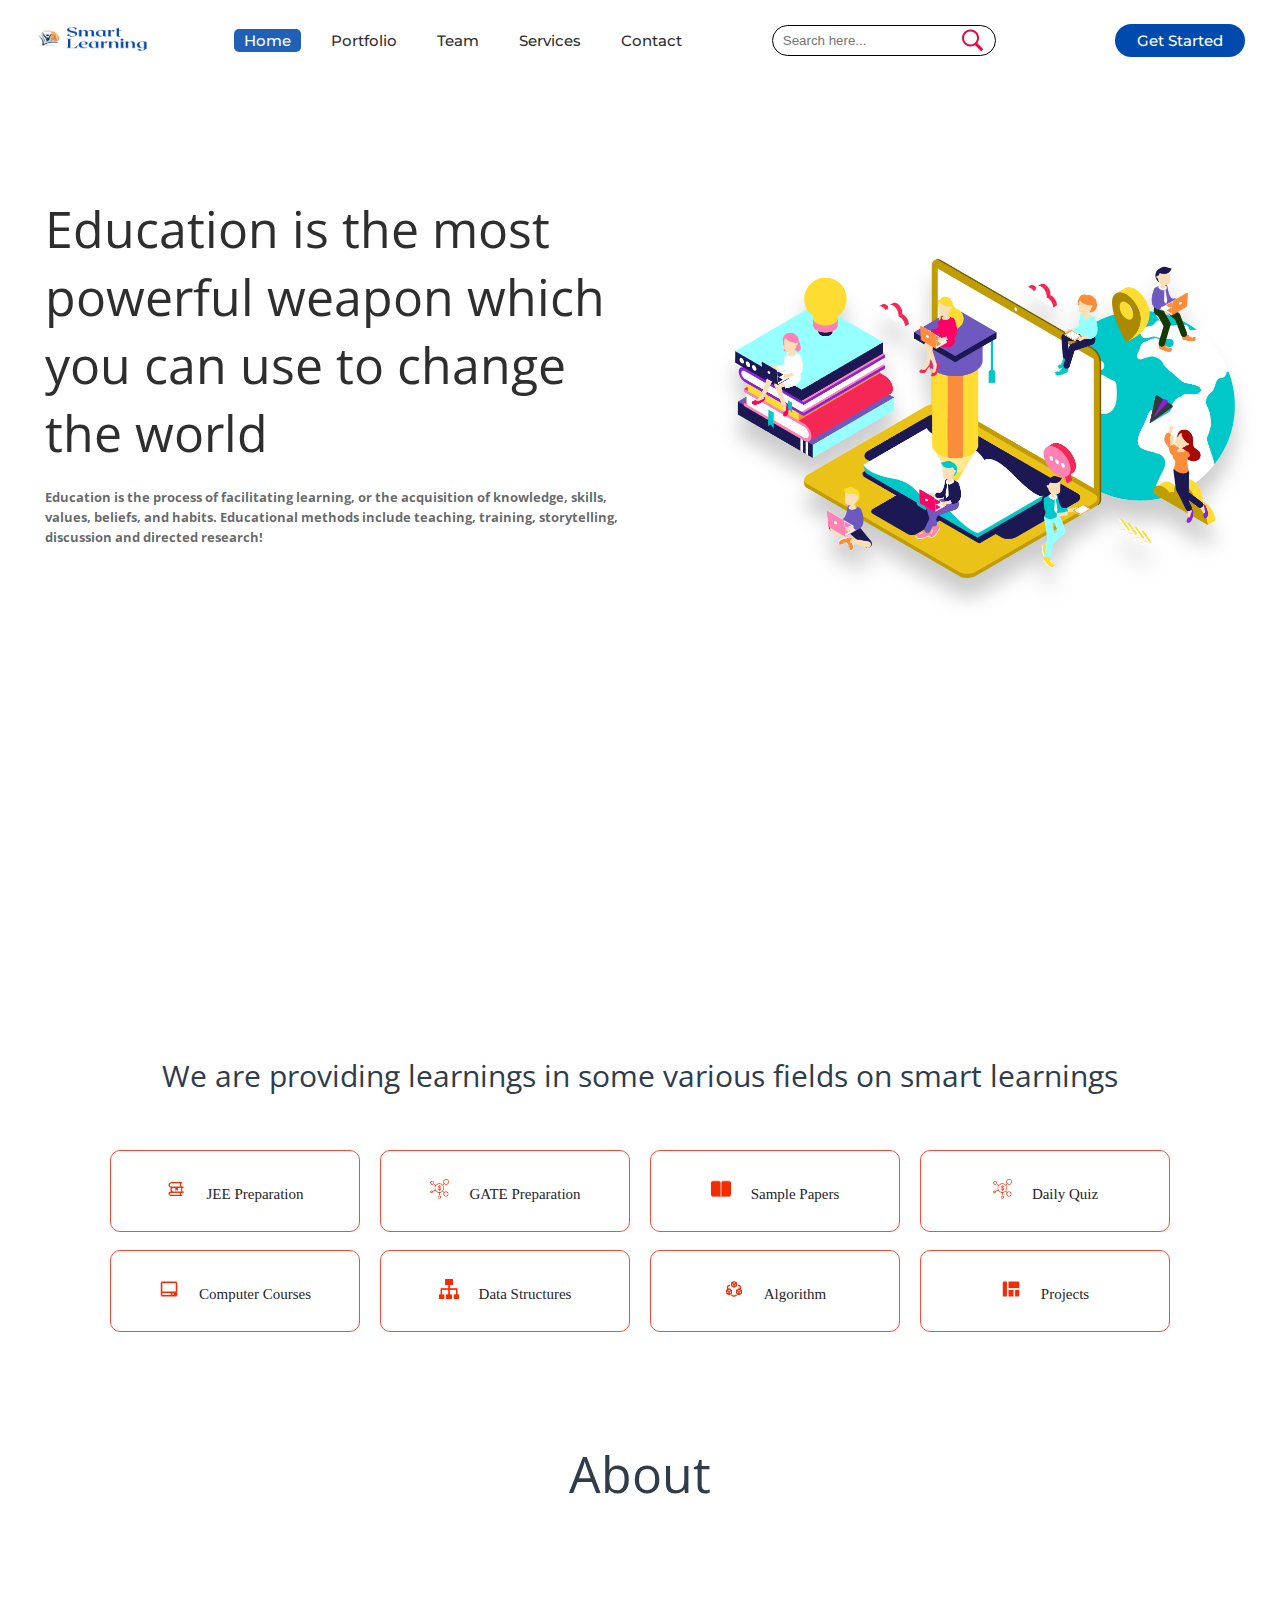
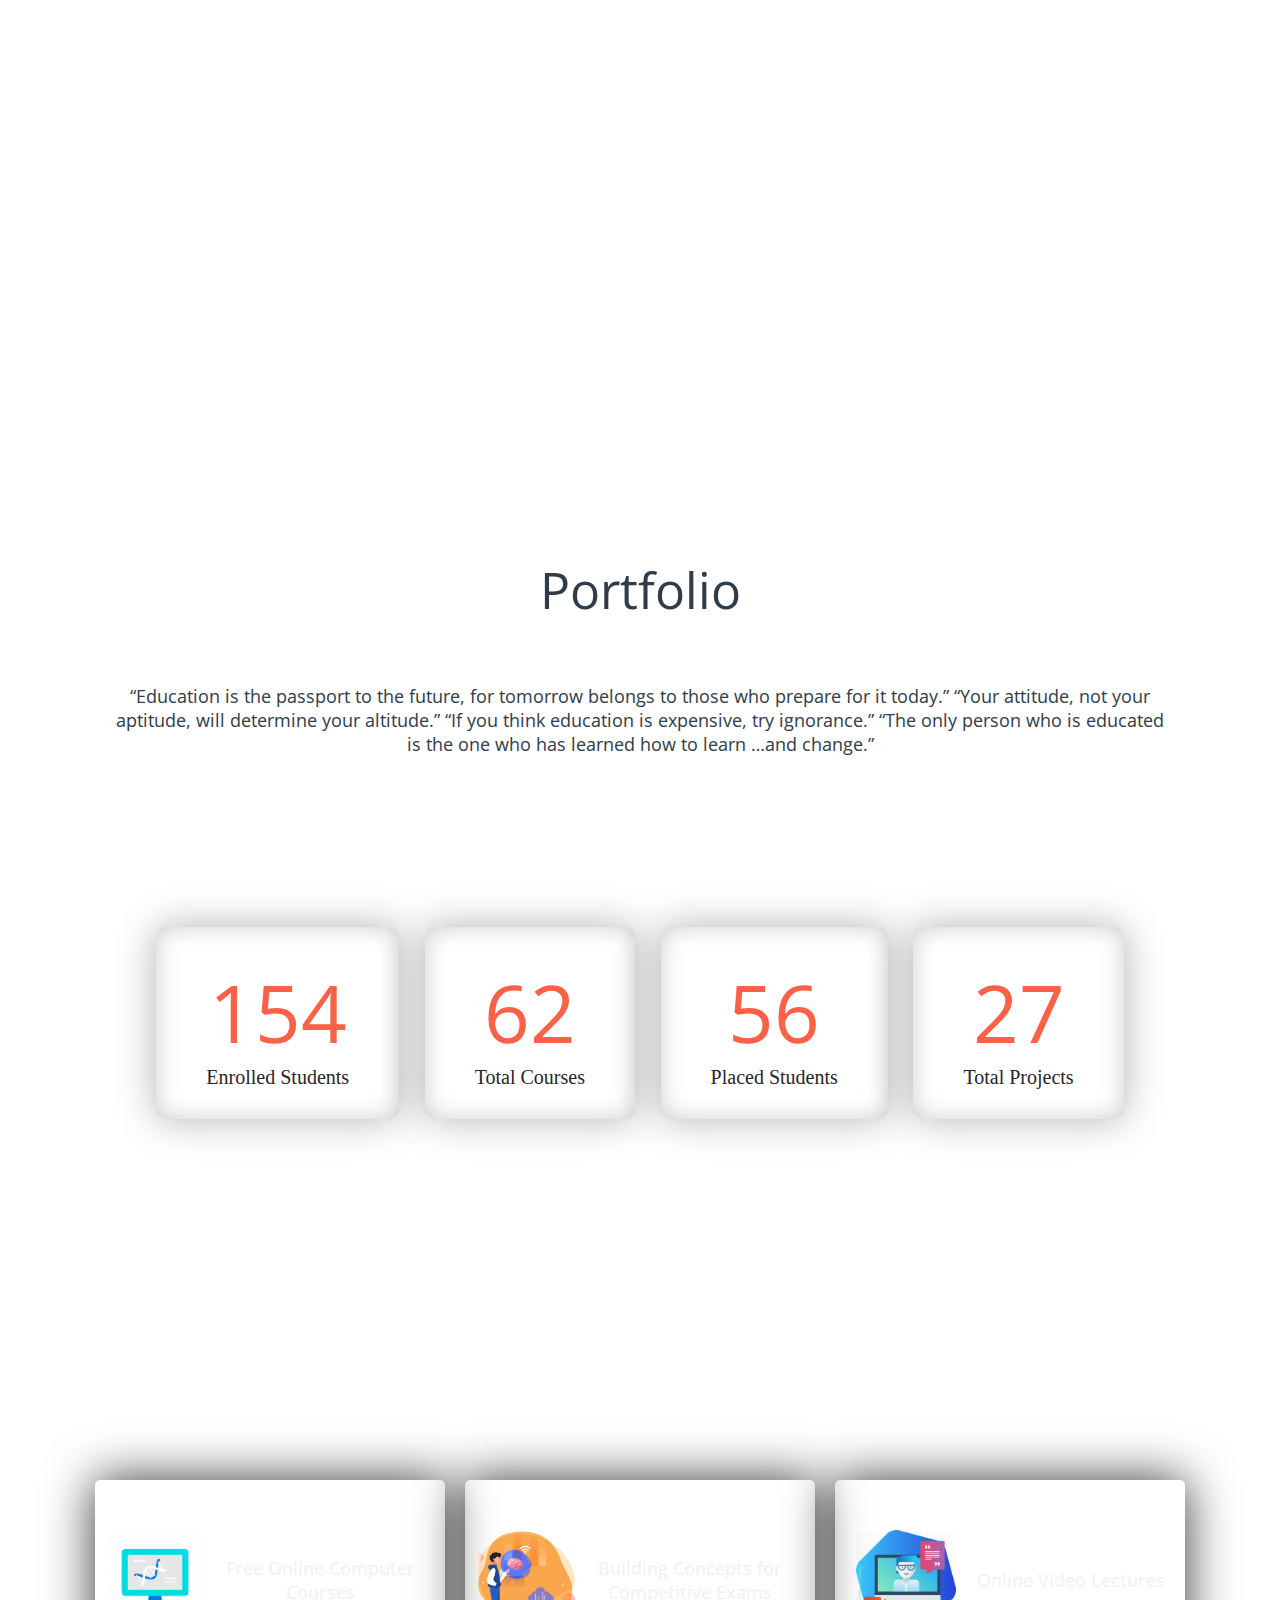
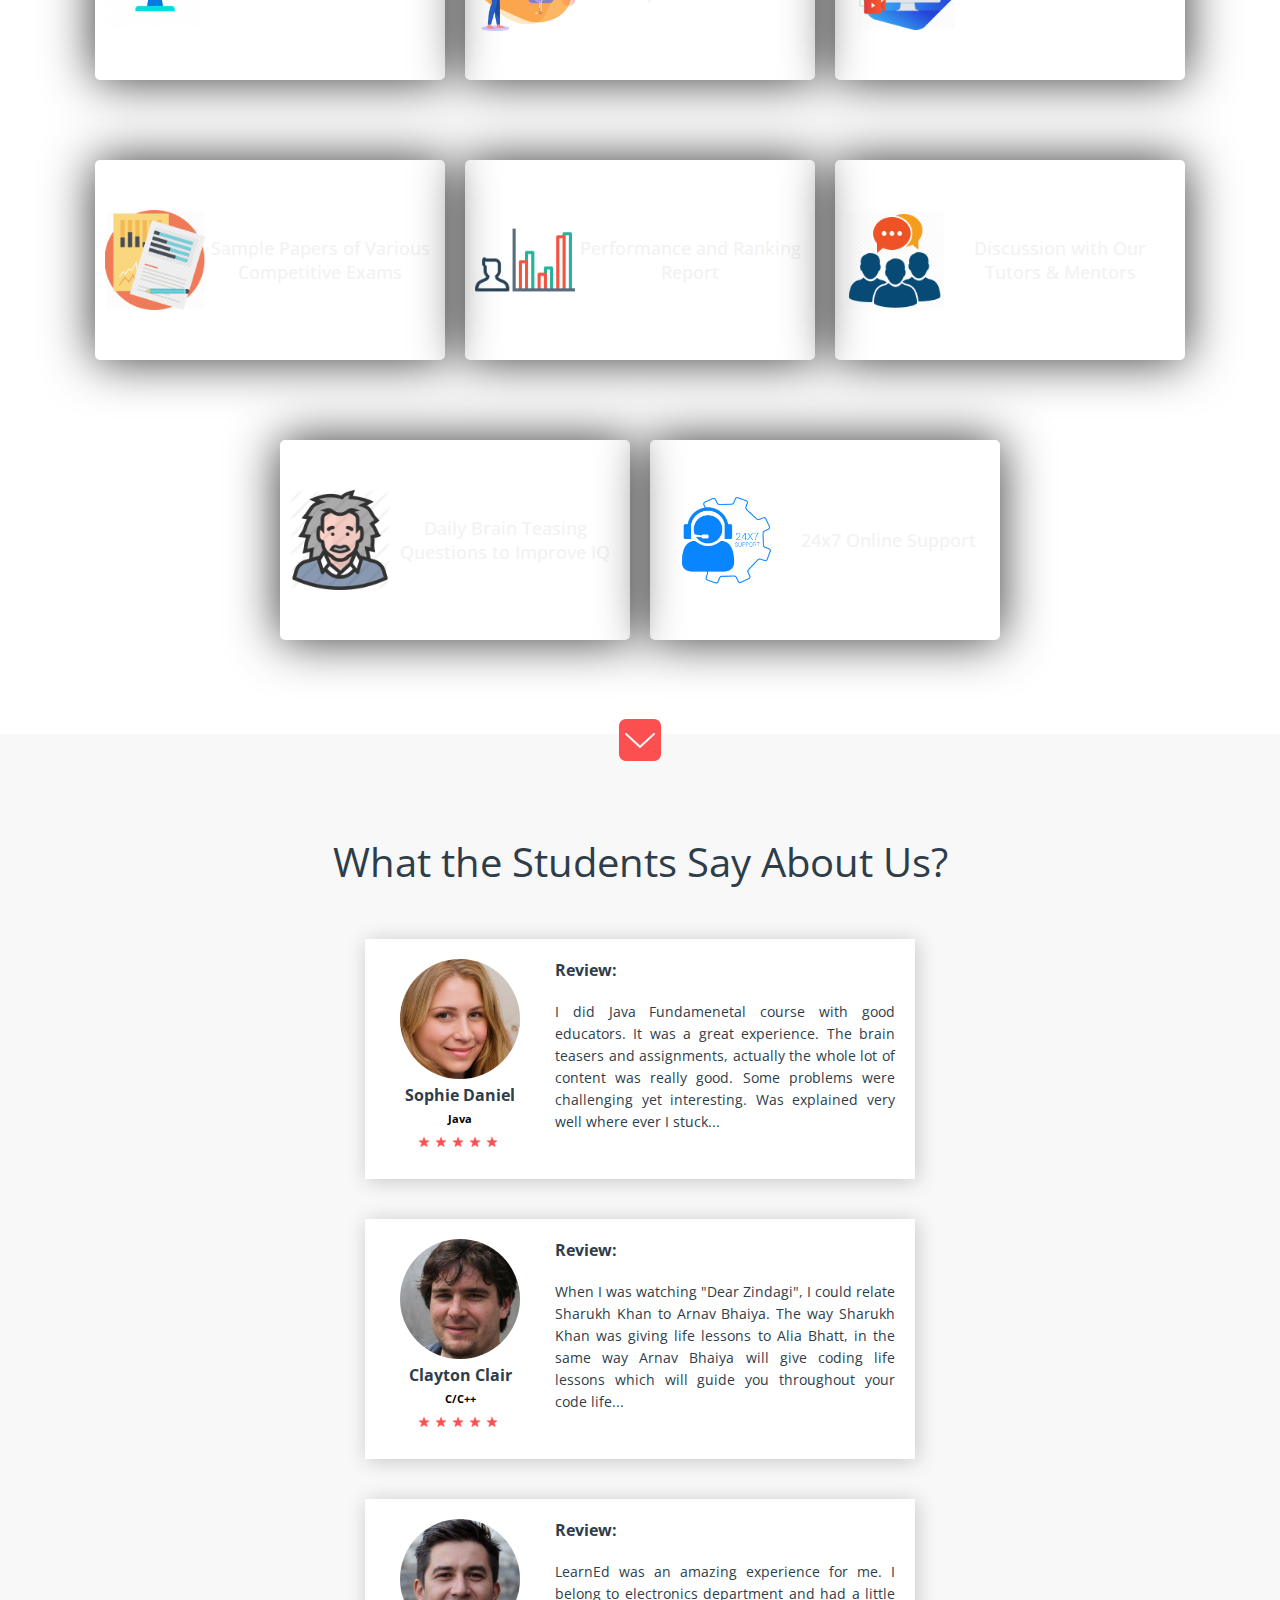
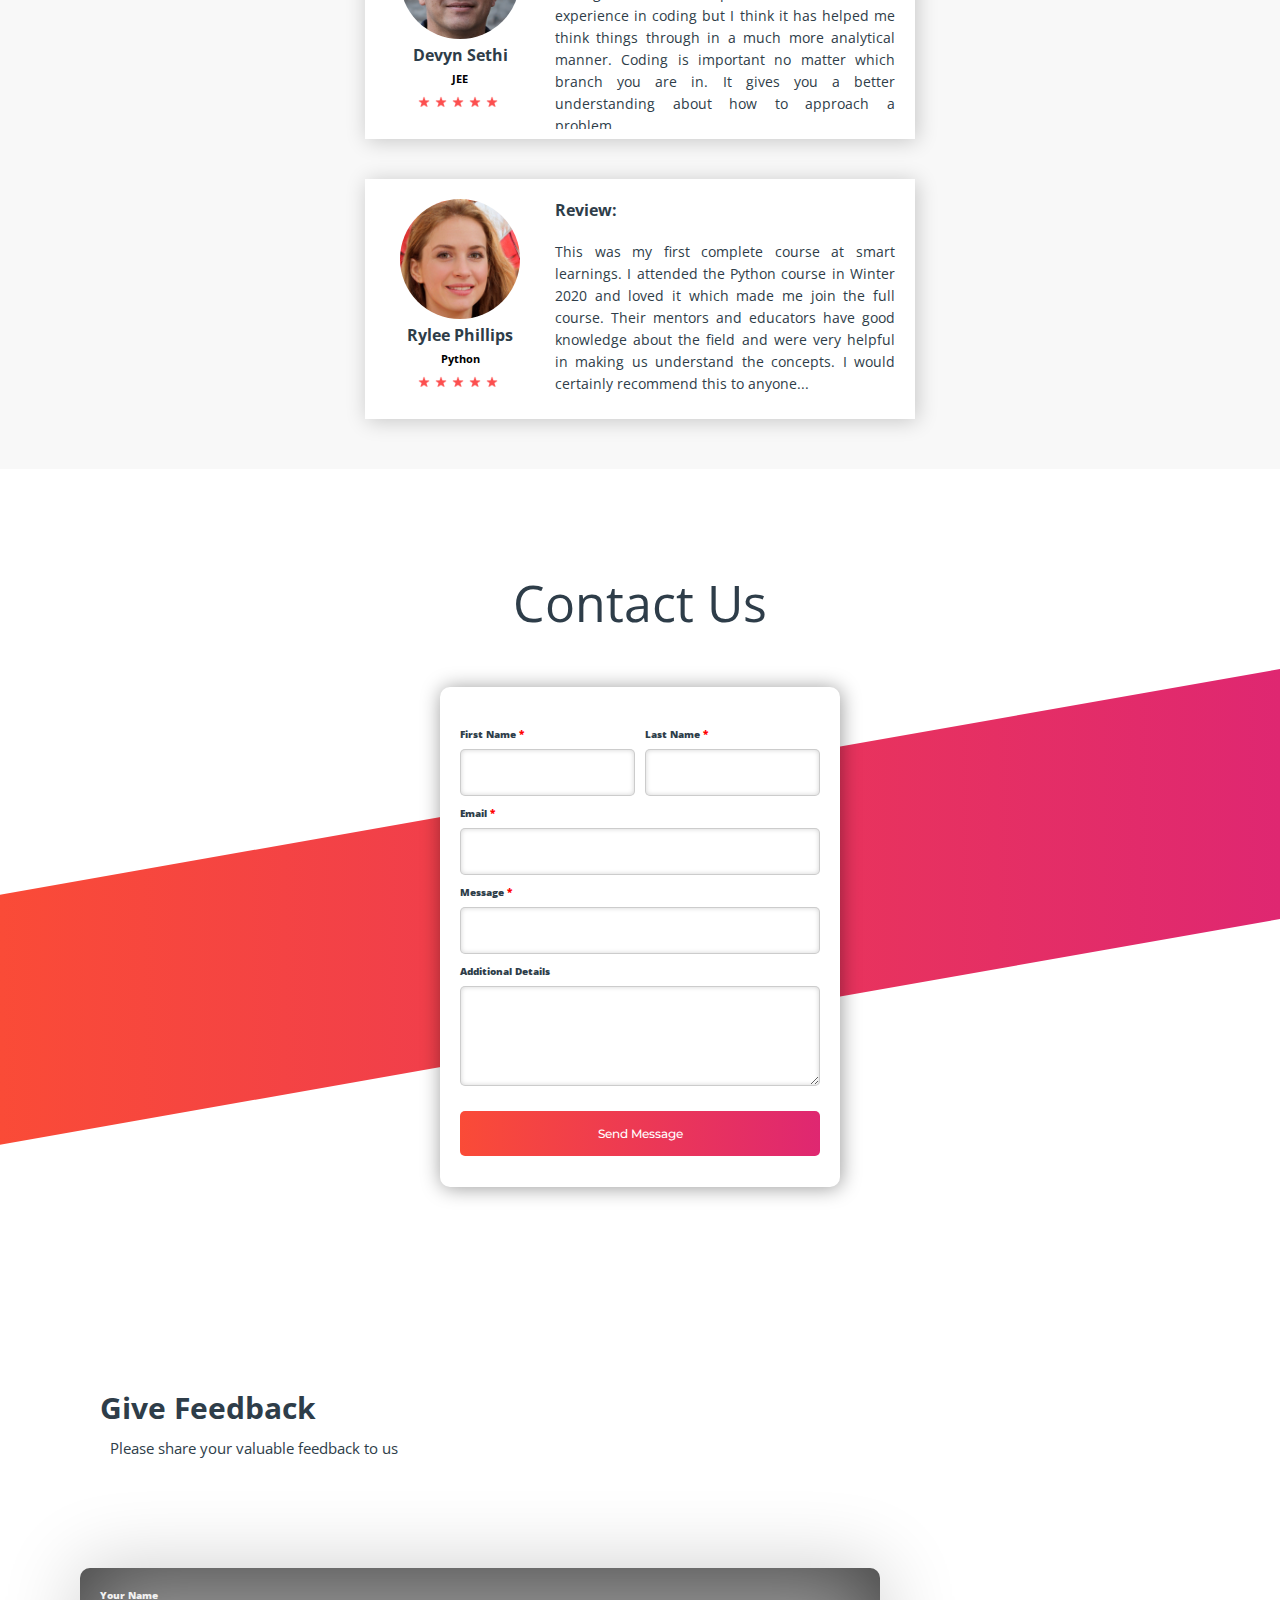
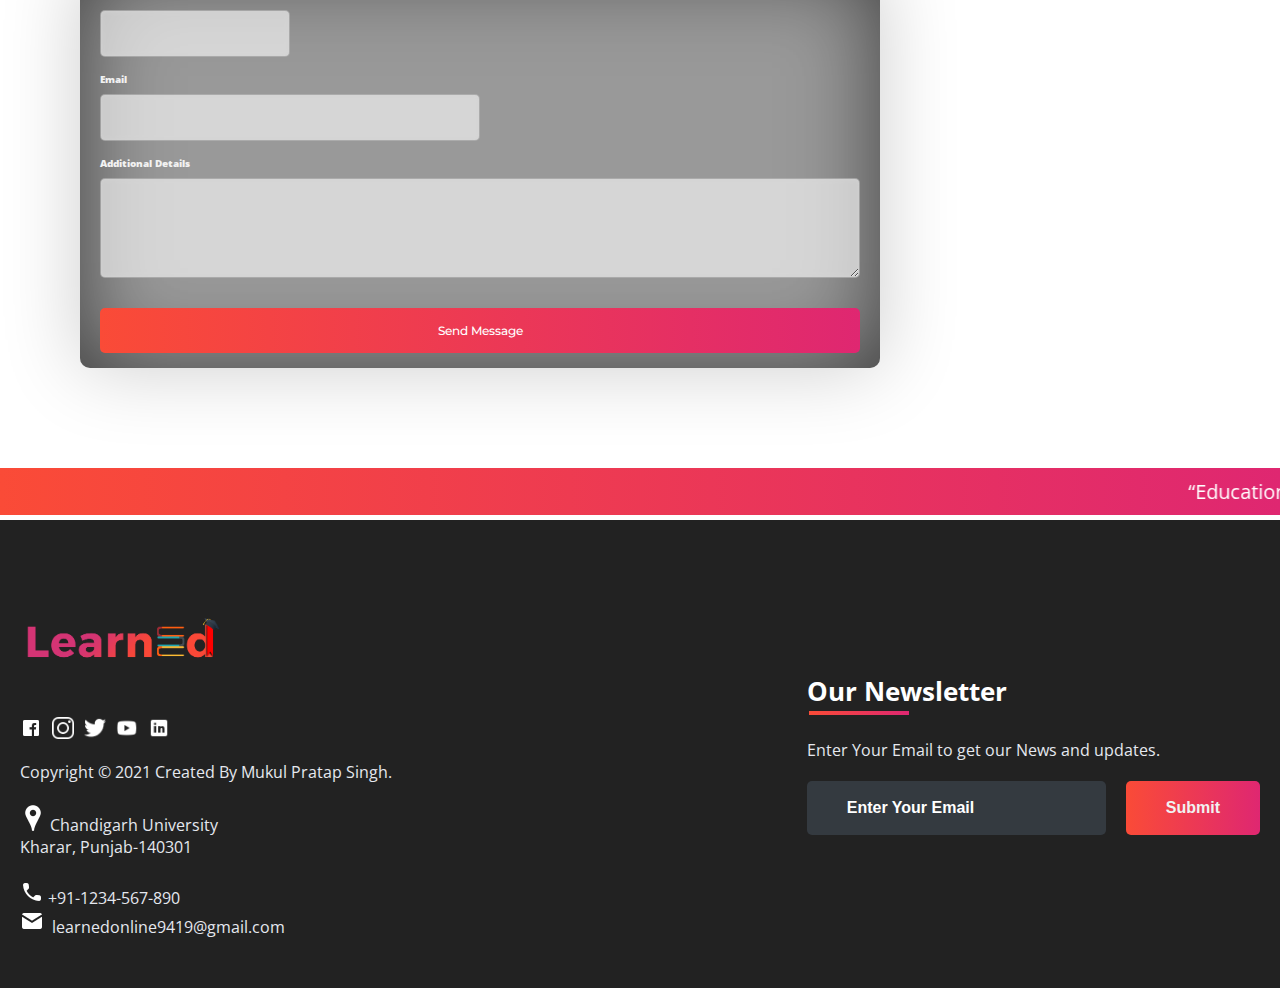
==== index.html @ e70fa09f "initial commit" ====
<!DOCTYPE html>
<html>
<head>
	<link rel="shortcut icon" type="png" href="images/icon/favicon.png">
	<meta charset="utf-8">
	<meta http-equiv="X-UA-Comaptible" content="IE=edge">
	<title>SmartLearning</title>
	<meta name="desciption" content="">
	<meta name="viewport" content="width=device-width, initial-scale=1">
	<link rel="stylesheet" type="text/css" href="style.css">
	<script type="text/javascript" src="script.js"></script>
	<script src="https://code.jquery.com/jquery-3.2.1.js"></script>
	<script>
		$(window).on('scroll', function(){
  			if($(window).scrollTop()){
  			  $('nav').addClass('black');
 			 }else {
 		   $('nav').removeClass('black');
 		 }
		})
	</script>
</head>
<body>
<!-- Navigation Bar -->
	<header id="header">
		<nav>
			<div class="logo"><img src="images/icon/logo1.png" alt="logo"></div>
			<ul>
				<li><a class="active" href="">Home</a></li>
				<li><a href="#portfolio_section">Portfolio</a></li>
				<li><a href="#team_section">Team</a></li>
				<li><a href="#services_section">Services</a></li>
				<li><a href="#contactus_section">Contact</a></li>
			</ul>
			<div class="srch"><input type="text" class="search" placeholder="Search here..."><img src="images/icon/search.png" alt="search" onclick=slide()></div>
			<a class="get-started" href="login.html">Get Started</a>
			<img src="images/icon/menu.png" class="menu" onclick="sideMenu(0)" alt="menu">
		</nav>
		<div class="head-container">
			<div class="quote">
				<p>Education is the most powerful weapon which you can use to change the world</p>
				<h5>Education is the process of facilitating learning, or the acquisition of knowledge, skills, values, beliefs, and habits. Educational methods include teaching, training, storytelling, discussion and directed research!</h5>
				<!-- <div class="play">
					<img src="images/icon/play.png" alt="play"><span><a href="https://www.youtube.com/watch?v=KFyrgDO1WXk" target="_blank">Watch Now</a></span>
				</div> -->
			</div>
			<div class="svg-image">
				<img src="images/extra/svg1.jpg" alt="svg">
			</div>
		</div>
		<div class="side-menu" id="side-menu">
			<div class="close" onclick="sideMenu(1)"><img src="images/icon/close.png" alt=""></div>
			<div class="user">
				<img src="images/creator/roshan.jpeg" alt="Username">
				<p>roshank9419</p>
			</div>
			<ul>
				<li><a href="#about_section">About</a></li>
				<li><a href="#portfolio_section">Portfolio</a></li>
				<li><a href="#team_section">Team</a></li>
				<li><a href="#services_section">Services</a></li>
				<li><a href="#contactus_section">Contact</a></li>
				<li><a href="#feedBACK">Feedback</a></li>
			</ul>
		</div>
	</header>


<!-- Some Popular Subjects -->
	<div class="title">
		<span> We are providing learnings in some various fields on smart learnings</span>
	</div>
	<br><br>
	<div class="course">
		<center><div class="cbox">
		<div class="det"><a href="subjects/jee.html"><img src="images/courses/book.png">JEE Preparation</a></div>
		<div class="det"><a href="subjects/gate.html"><img src="images/courses/d1.png">GATE Preparation</a></div>
		<div class="det"><a href="subjects/jee.html#sample_papers"><img src="images/courses/paper.png">Sample Papers</a></div>
		<div class="det"><a href="subjects/quiz.html"><img src="images/courses/d1.png">Daily Quiz</a></div>
		</div></center>
		<div class="cbox">
		<div class="det"><a href="subjects/computer_courses.html"><img src="images/courses/computer.png">Computer Courses</a></div>
		<div class="det"><a href="subjects/computer_courses.html#data"><img src="images/courses/data.png">Data Structures</a></div>
		<div class="det"><a href="subjects/computer_courses.html#algo"><img src="images/courses/algo.png">Algorithm</a></div>
		<div class="det det-last"><a href="subjects/computer_courses.html#projects"><img src="images/courses/projects.png">Projects</a></div>
		</div>
	</div>

	
<!-- ABOUT -->
	<div class="diffSection" id="about_section">
		<center><p style="font-size: 50px; padding: 100px">About</p></center>
		<div class="about-content">
				<div class="side-image">
					<img class="sideImage" src="images/extra/e3.jpg">
				</div>
				<div class="side-text">
					<h2>What you think about us ?</h2>
					<p>Education is the process of facilitating learning, or the acquisition of knowledge, skills, values, beliefs, and habits. Educational methods include teaching, training, storytelling, discussion and directed research.<br> Educational website can include websites that have games, videos or topic related resources that act as tools to enhance learning and supplement classroom teaching. These websites help make the process of learning entertaining and attractive to the student, especially in today's age. <br>Using HTML(HyperText Markup Language), CSS(Cascading Style Sheet), JavaScript, we can make learning more easier and in a interesting way.</p>
				</div>
		</div>
	</div>


<!-- PORTFOLIO -->
	<div class="diffSection" id="portfolio_section">
		<center><p style="font-size: 50px; padding: 100px; padding-bottom: 40px;">Portfolio</p></center>
		<div class="content">
			<p>
				“Education is the passport to the future, for tomorrow belongs to those who prepare for it today.” “Your attitude, not your aptitude, will determine your altitude.” “If you think education is expensive, try ignorance.” “The only person who is educated is the one who has learned how to learn …and change.”
			</p>
		</div>
	</div>
	<div class="extra">
		<p>We're increasing this data every year</p>
		<div class="smbox">
		<span><center><div class="data">154</div><div class="det">Enrolled Students</div></center></span>
		<span><center><div class="data">62</div><div class="det">Total Courses</div></center></span>
		<span><center><div class="data">56</div><div class="det">Placed Students</div></center></span>
		<span><center><div class="data">27</div><div class="det">Total Projects</div></center></span>
		</div>
	</div>


<!-- TEAM -->
	<!-- <div class="diffSection" id="team_section">
		<center><p style="font-size: 50px; padding-top: 100px; padding-bottom: 60px;">We're the Creators</p></center>
		<div class="totalcard">
			<div class="card">
				<center><img src="images/creator/roshan1.jpeg"></center>
				<center><div class="card-title">Roshan Kumar</div>
				<div id="detail">
					<p>“ You can teach a student a lesson for a day; but if you can teach him to learn by creating curiosity, he will continue the learning process as long as he lives “</p>
					<div class="duty"></div>
					<a href="https://www.linkedin.com/in/roshan-kumar-a18b76179/" target="_blank"><button class="btn-roshan">Follow +</button></a>
				</div>
				</center>
			</div>
			<div class="card">
				<center><img src="images/creator/roshan2.jpeg"></center>
				<center><div class="card-title">Roshan Kumar</div>
				<div id="detail">
					<p>“ Real education should consist of drawing the goodness and the best out of our own students. What better books can there be than the book of humanity “</p>
					<div class="duty"></div>
					<a href="https://www.linkedin.com/in/roshan-kumar-a18b76179/" target="_blank"><button class="btn-akhil">Follow +</button></a>
				</div>
				</center>
			</div>
		</div>
	</div> -->


<!-- SERVICES -->
	<div class="service-swipe">
		<div class="diffSection" id="services_section">
		<center><p style="font-size: 50px; padding: 100px; padding-bottom: 40px; color: #fff;">Services</p></center>
		</div>
		<a href="subjects/computer_courses.html"><div class="s-card"><img src="images/icon/computer-courses.png"><p>Free Online Computer Courses</p></div></a>
		<a href="subjects/jee.html"><div class="s-card"><img src="images/icon/brainbooster.png"><p>Building Concepts for Competitive Exams</p></div></a>
		<a href="#"><div class="s-card"><img src="images/icon/online-tutorials.png"><p>Online Video Lectures</p></div></a>
		<a href="subjects/jee.html#sample_papers"><div class="s-card"><img src="images/icon/papers.jpg"><p>Sample Papers of Various Competitive Exams</p></div></a>
		<a href="#"><div class="s-card"><img src="images/icon/p3.png"><p>Performance and Ranking Report</p></div></a>
		<a href="#contactus_section"><div class="s-card"><img src="images/icon/discussion.png"><p>Discussion with Our Tutors & Mentors</p></div></a>
		<a href="subjects/quiz.html"><div class="s-card"><img src="images/icon/q1.png"><p>Daily Brain Teasing Questions to Improve IQ</p></div></a>
		<a href="#contactus_section"><div class="s-card"><img src="images/icon/help.png"><p>24x7 Online Support</p></div></a>
	</div>

<!-- Reviews by Students -->
<div id="makeitfull">
	<a href="#review_section"><img src="images/icon/makeitfull.png"></a>
</div>
<div class="review">
	<div class="diffSection" id="review_section">
		<center><p style="font-size: 40px; padding: 100px; padding-bottom: 40px; color: #2E3D49;">What the Students Say About Us?</p></center>
	</div>
	<div class="rev-container">
		<div class="rev-card">
			<div class="identity">
				<img src="images/creator/humanNotExist1.jpg"><p>Sophie Daniel</p>
				<h6>Java</h6>
				<div class="rating"><img src="images/icon/star.png"><img src="images/icon/star.png"><img src="images/icon/star.png"><img src="images/icon/star.png"><img src="images/icon/star.png"></div>
			</div>
			<div class="rev-cont">
				<p id="title">Review:</p>
				<p id="content">
					I did Java Fundamenetal course with good educators. It was a great experience. The brain teasers and assignments, actually the whole lot of content was really good. Some problems were challenging yet interesting. Was explained very well where ever I stuck...
				</p>
			</div>
		</div>
		<div class="rev-card">
			<div class="identity">
				<img src="images/creator/humanNotExist2.jpg"><p>Clayton Clair</p>
				<h6>C/C++</h6>
				<div class="rating"><img src="images/icon/star.png"><img src="images/icon/star.png"><img src="images/icon/star.png"><img src="images/icon/star.png"><img src="images/icon/star.png"></div>
			</div>
			<div class="rev-cont">
				<p id="title">Review:</p>
				<p id="content">
					When I was watching "Dear Zindagi", I could relate Sharukh Khan to Arnav Bhaiya. The way Sharukh Khan was giving life lessons to Alia Bhatt, in the same way Arnav Bhaiya will give coding life lessons which will guide you throughout your code life...
				</p>
			</div>
		</div>
		<div class="rev-card">
			<div class="identity">
				<img src="images/creator/humanNotExist3.jpg"><p>Devyn Sethi</p>
				<h6>JEE</h6>
				<div class="rating"><img src="images/icon/star.png"><img src="images/icon/star.png"><img src="images/icon/star.png"><img src="images/icon/star.png"><img src="images/icon/star.png"></div>
			</div>
			<div class="rev-cont">
				<p id="title">Review:</p>
				<p id="content">
					LearnEd was an amazing experience for me. I belong to electronics department and had a little experience in coding but I think it has helped me think things through in a much more analytical manner. Coding is important no matter which branch you are in. It gives you a better understanding about how to approach a problem...
				</p>
			</div>
		</div>
		<div class="rev-card">
			<div class="identity">
				<img src="images/creator/humanNotExist4.jpg"><p>Rylee Phillips</p>
				<h6>Python</h6>
				<div class="rating"><img src="images/icon/star.png"><img src="images/icon/star.png"><img src="images/icon/star.png"><img src="images/icon/star.png"><img src="images/icon/star.png"></div>
			</div>
			<div class="rev-cont">
				<p id="title">Review:</p>
				<p id="content">
					This was my first complete course at smart learnings. I attended the Python course in Winter 2020 and loved it which made me join the full course. Their mentors and educators have good knowledge about the field and were very helpful in making us understand the concepts. I would certainly recommend this to anyone...
				</p>
			</div>
		</div>
	</div>
</div>

<!-- CONTACT US -->
	<div class="diffSection" id="contactus_section">
		<center><p style="font-size: 50px; padding: 100px">Contact Us</p></center>
		<div class="csec"></div>
		<div class="back-contact">
			<div class="cc">
			<form action="mailto:mukulpratap41@gmail.com" method="post" enctype="text/plain">
				<label>First Name <span class="imp">*</span></label><label style="margin-left: 185px">Last Name <span class="imp">*</span></label><br>
				<center>
				<input type="text" name="" style="margin-right: 10px; width: 175px" required="required"><input type="text" name="lname" style="width: 175px" required="required"><br>
				</center>
				<label>Email <span class="imp">*</span></label><br>
				<input type="email" name="mail" style="width: 100%" required="required"><br>
				<label>Message <span class="imp">*</span></label><br>
				<input type="text" name="message" style="width: 100%" required="required"><br>
				<label>Additional Details</label><br>
				<textarea name="addtional"></textarea><br>
				<button type="submit" id="csubmit">Send Message</button>
			</form>
			</div>
		</div>
	</div>


<!-- FEEDBACK -->
	<div class="title2" id="feedBACK">
		<span>Give Feedback</span>
		<div class="shortdesc2">
			<p>Please share your valuable feedback to us</p>
		</div>
	</div>

	<div class="feedbox">
		<div class="feed">
			<form action="mailto:mukulpratap41@gmail.com" method="post" enctype="text/plain">
				<label>Your Name</label><br>
				<input type="text" name="" class="fname" required="required"><br>
				<label>Email</label><br>
				<input type="email" name="mail" required="required"><br>
				<label>Additional Details</label><br>
				<textarea name="addtional"></textarea><br>
				<button type="submit" id="csubmit">Send Message</button>
			</form>
		</div>
	</div>

<!-- Sliding Information -->
	<marquee style="background: linear-gradient(to right, #FA4B37, #DF2771); margin-top: 50px;" direction="left" onmouseover="this.stop()" onmouseout="this.start()" scrollamount="10"><div class="marqu">“Education is the passport to the future, for tomorrow belongs to those who prepare for it today.” “Your attitude, not your aptitude, will determine your altitude.” “If you think education is expensive, try ignorance.” “The only person who is educated is the one who has learned how to learn …and change.”</div></marquee>

<!-- FOOTER -->
	<footer>
		<div class="footer-container">
			<div class="left-col">
				<img src="images/icon/logo - Copy.png" style="width: 200px;">
				<div class="logo"></div>
				<div class="social-media">
					<a href="#"><img src="images/icon\fb.png"></a>
					<a href="#"><img src="images/icon\insta.png"></a>
					<a href="#"><img src="images/icon\tt.png"></a>
					<a href="#"><img src="images/icon\ytube.png"></a>
					<a href="#"><img src="images/icon\linkedin.png"></a>
				</div><br><br>
				<p class="rights-text">Copyright © 2021 Created By Mukul Pratap Singh.</p>
				<br><p><img src="images/icon/location.png"> Chandigarh University<br>Kharar, Punjab-140301</p><br>
				<p><img src="images/icon/phone.png"> +91-1234-567-890<br><img src="images/icon/mail.png">&nbsp; learnedonline9419@gmail.com</p>
			</div>
			<div class="right-col">
				<h1 style="color: #fff">Our Newsletter</h1>
				<div class="border"></div><br>
				<p>Enter Your Email to get our News and updates.</p>
				<form class="newsletter-form">
					<input class="txtb" type="email" placeholder="Enter Your Email">
					<input class="btn" type="submit" value="Submit">
				</form>
			</div>
		</div>
	</footer>

</body>
</html>
---- style.css ----
@import url('https://fonts.googleapis.com/css?family=Montserrat:500&display=swap');
@import url('https://fonts.googleapis.com/css?family=Dancing+Script&display=swap');
@import url('https://fonts.googleapis.com/css?family=Open+Sans&display=swap');

* {
	box-sizing: border-box;
	margin: 0;
	padding: 0;
}

html {
	scroll-behavior: smooth;
}
body {
	background: #FFF;
	font-family: 'Open Sans', sans-serif;
}

header {
	height: 90vh;
	/* background: #000; */
}
.black {
	box-shadow: 0 2px 10px rgba(0, 0, 0, 0.5);
}
nav {
	padding-top: 20px;
	padding-bottom: 20px;
	top: 0;
	position: fixed;
	display: flex;
	width: 100%;
	z-index: 1000;
	background: #fff;
	justify-content: space-around;
	transition: 1.5s;
	align-items: center;
}
nav ul {
	display: flex;
	align-items: center;
}
nav ul li {
	list-style: none;
	margin: 5px 10px;
}
nav ul li a {
	padding: 2px 10px;
	color: #2e2e2e;
	cursor: pointer;
	transition: .5s;
	text-decoration: none;
}
nav ul li a:hover {
	color: #fff;
	border-radius: 5px;
	background: #004aad;
}
.active {
	color: #fff;
	border-radius: 5px;
	background: #004aaddf;
}
.srch {
	padding: 2px 10px;
	display: flex;
	/* align-items: center; */
	justify-content: center;
	/* background: #0066ff; */
	border: 1px solid;
	border-radius: 20px;
}
.srch img {
	width: 25px;
	cursor: pointer;
}
.srch .search {
	/* padding: 2px 10px; */
	outline: none;
	border: none;
	background: transparent;
}

.get-started {
	margin-left: 50px;
	padding: 5px 20px;
	border: 2px solid #004aad;
	border-radius: 20px;
	text-decoration: none;
	
	transition: .5s;
	background-color: #004aad;
	color: #fff;
}
.get-started:hover {
	color: #2e2e2e;
	background: #fff;
}
.logo img{
	width: 120px;
	cursor: pointer;
	transition: all 1s;
}

a, button {
	float: left;
	font-family: "Montserrat", sans-serif;
	font-weight: 500;
	font-size: 15px;
	color: #2E3D49;
	display: block;
	text-decoration: none;
	text-align: center;
}
.head-container {
	margin-top: 245px;
	display: flex;
	flex-wrap: wrap;
	align-items: center;
	justify-content: space-around;
}
.quote {
	width: 600px;
	transform: translateY(-50px);
}
.quote h5 {
	margin-top: 20px;
	color: #0009;
	line-height: 20px;
}
.quote p {
	font-size: 50px;
	color: #2e2e2e;
}
.quote .play {
	margin-top: 20px;
	display: flex;
	/* justify-content: center; */
	align-items: center;
}
.quote .play img {
	width: 45px;
	cursor: pointer;
	filter: drop-shadow(0 0 10px #0002);
}
.quote .play span a{
	margin-left: 10px;
	font-size: 20px;
	font-weight: 900;
	color: rgba(0, 0, 0, 0.8);
	cursor: pointer;
}
.svg-image img{
	width: 500px;
	filter: drop-shadow(0 20px 10px rgba(0,0,0,0.2));
}

/* SIDE MENU */
.menu {
	cursor: pointer;
	width: 25px;
	display: none;
}
.side-menu {
	width: 100%;
	height: 100%;
	background: rgba(182, 33, 90, 0.993);
	position: absolute;
	top: 0;
	transition: .8s;
	z-index: 2000;
	transform: translateX(-100%);
}
.side-menu ul {
	margin-top: 35%;
	display: flex;
	flex-direction: column;
	justify-content: center;
	/* background: #FA4B37; */
}
.side-menu ul li {
	list-style: none;
	/* background: #009900; */
	display: flex;
	justify-content: center;
	align-items: center;
	/* border-bottom: 1px solid #fff; */
	/* padding: 10px 0px; */
}
.side-menu ul li:hover a{
	background: #fff;
	color: #DF2771;
}
.side-menu ul li a{
	color: #FFF;
	width: 100%;
	font-size: 1em;
	/* background: #2E3D49; */
	text-decoration: none;
	padding: 15px 0px;
}
.close img{
	float: right;
	width: 35px;
	cursor: pointer;
	margin: 10px;
}
.user {
	display: flex;
	justify-content: center;
	align-items: center;
	margin-top: 10%;
}
.user img {
	width: 60px;
	border-radius: 50%;
	border: 2px solid #fff;
	filter: drop-shadow(0 10px 20px #0004);
	margin-right: 30px;
	cursor: pointer;
}
.user p {
	color: #fff;
	cursor: pointer;
}
.user img, .user p {
	opacity: 1;
}
/*Common things in all sections*/
#about_section, #portfolio_section, #team_section, #services_section, #contactus_section {
	font-family: 'Open Sans', sans-serif;
	color: #2E3D49;
	position: relative;
}
.diffSection {
	width: 100%;
	/*position: relative;*/
	justify-content: center;
	align-items: center;
}
.diffSection .content {
	margin: 10px;
	text-align: center;
	padding: 10px 100px;
	font-size: 1.1em;
}

/*PORTFOLIO*/
.extra {
	width: 100%;
}
.extra p {
	padding: 30px;
	padding-bottom: 150px;
	font-size: 50px;
	text-align: center;
	color: #fff;
	background-image: linear-gradient(rgba(0,0,0,0),rgba(0,0,0,0.7)),url("images/extra/b1.jpg");
	background-size: cover;
	background-attachment: fixed;
	font-family: cursive;
	z-index: -9;
}
.smbox {
	display: flex;
	flex-wrap: wrap;
	transform: translateY(-100px);
	justify-content: center;
}
.smbox span {
	margin: 1%;
	background: #fff;
	box-shadow: inset 0px 0px 25px rgba(0,0,0,0.2),
						0 0 40px rgba(0,0,0,0.3);
	border-radius: 10px;
	padding: 30px 50px;
	cursor: pointer;
}
.smbox span:hover {
	transform: scale(1.3);
	transition: .5s ease;
}
.smbox .data {
	font-size: 80px;
	color: #FA6146;	
}
.smbox .det {
	font-size: 20px;
	color: #272529;
	font-family: cursive;
}

/*Title*/
.title {
	 margin-top: 0px; 
	font-family: 'Open Sans', sans-serif;
	font-size: 30px;
	text-align: center;
	color: #2E3D49;
}

/*ABOUT*/
.about-content {
	width: 100%;
	position: relative;
	justify-content: center;
	flex-wrap: wrap;
	display: flex;
	align-items: center;
}
.about-content .side-text {
	width: 550px;
	padding: 50px 40px;
	background: #fff;
	box-shadow: 2px 0 100px rgba(0,0,0,0.3);
	border-radius: 5px;
	text-align: justify;
	line-height: 22px;
	opacity: 0;
	transform: translateX(-100px);
	transition: 1s ease-in-out;
}
.about-content .side-text-appear {
	opacity: 1;
	transform: translateX(0px);
}
.about-content .side-text h2 {
	padding: 10px;
}
.about-content .side-text p {
	padding: 10px;
}
.about-content .side-image img {
	width: 90%;
	border-radius: 5px;
}
.sideImage {
	transform: translateX(100px);
	opacity: 0;
	transition: .8s ease-in-out;
}
.sideImage-appear {
	opacity: 1;
	transform: translateX(0px);
}

/*POPULAR SUBJECTS*/
.cbox {
	position: relative;
	width: 100%;
	display: inline-flex;
	flex-wrap: wrap;
	justify-content: center;
}
.cbox .det {
	width: 250px;
	height: 80px;
	margin: 10px;
	background: #fff;
	cursor: pointer;
}
.cbox .det a{
	justify-content: space-around;
	width: 250px;
	padding: 28px;
	border-radius: 10px;
	border: 1px solid #FA4B37;
	font-size: 15px;
	color: #272529;
	font-family: cursive;
	text-decoration: none;
}
.cbox .det a:hover {
	background: linear-gradient(to right, #FA4B37, #DF2771);
	color: white;
}
.cbox .det a:hover img{
	filter: brightness(100);
}
.cbox img {
	width: 20px;
	margin-right: 20px;
}

/*TEAM SECTION*/
.totalcard {
	width: 100%;
	display: flex;
	flex-wrap: wrap;
	align-items: center;
	justify-content: center;
	margin-bottom: 50px;
}
.totalcard .card {
	margin: 50px;
	width: 300px;
	border-radius: 10px;
	background: #fff;
}
.totalcard .card{
	box-shadow: inset 0 0 10px rgba(0,0,0,0.4),
					0 0 10px rgba(0,0,0,0.3);
}
.card:nth-child(1){
	border-top: 5px solid green;
}
.card:nth-child(2){
	border-top: 5px solid blue;
}
.card:nth-child(1):hover {
	box-shadow: inset 0px 0px 10px rgba(0,255,0,0.5),
				1px 1px 30px rgba(0,255,0,0.5);
}
.card:nth-child(2):hover {
	box-shadow: inset 0px 0px 10px rgba(0,0,255,0.5),
				1px 1px 30px rgba(0,0,255,0.5);
}
.totalcard .card img {
	width: 100px;
	height: 100px;
	margin-top: 5px;
	cursor: pointer;
	border-radius: 50px;
	transition-duration: .8s;
}
.totalcard .card img:hover {
	transform: scale(3.5);
	border-radius: 0;
	box-shadow: 0 0 20px rgba(0,0,0,0.5);
}
#detail p{
	font-size: 15px;
	line-height: 25px;
	font-variant: small-caps;
	text-align: center;
	margin: 25px;
	margin-bottom: 0px;
	margin-top: 0px;
}
#detail button {
	outline: none;
	border-radius: 10px;
	border-style: none;
	border: 1px solid black;
	padding: 9px 25px;
	cursor: pointer;
	transition-duration: .4s;
}
#detail a {
	bottom: 80px;
	text-decoration: none;
	margin-bottom: 30px;
	margin-top: 20px;
	margin-left: 90px;
	align-self: center;
}
.btn-roshan:hover {
	background: rgba(0,255,0,0.7);
	color: #fff;
}
.btn-roshan2:hover {
	background: rgba(0,0,255,0.5);
	color: #fff;
}
.card-title {
	font-size: 17px;
	color: #343A40;
	padding: 20px;
	font-weight: 700;
}

/*Service Section*/
/*Service Section*/
.service-swipe {
	display: flex;
	flex-wrap: wrap;
	justify-content: center;
	align-items: center;
	background-image: linear-gradient(rgba(0,0,0,0),rgba(0,0,0,0.7)),url("images/extra/b3.jpg");
	background-size: cover;
	background-attachment: fixed;
}
.service-swipe .s-card img {
	width: 100px;
}
.service-swipe a {
	padding: 0;
	margin: 40px 10px;
}
.service-swipe .s-card {
	display: flex;
	justify-content: space-around;
	padding: 10px;
	align-items: center;
	text-align: center;
	width: 350px;
	height: 200px;
	box-shadow: inset 0 0 20px rgba(255,255,255,0.05),
					0 0 50px rgba(0,0,0,0.8);
	border-radius: 5px;
	cursor: pointer;
	transition-duration: .5s;
}
.service-swipe .s-card p {
	color: #f2f2f2;
	font-size: 1.2em;
	font-family: 'Open Sans',sans-serif;
}
.service-swipe .s-card:hover {
	box-shadow: 0 0 50px rgba(255,255,255,0.8);
	transform: translateY(-10px);
}

/*Contact Us Section*/
.csec {
	background: linear-gradient(to right, #FA4B37, #DF2771);
	background-attachment: fixed; 
	position: absolute;
	width: 100%;
	height: 250px;
	top: 200px;
	content: '';
	transform-origin: top right;
	transform: skewY(-10deg);
	z-index: -1;
}
.back-contact {
	margin-top: 0px;
	transform: translateY(-50px);
	display: flex;
	align-items: center;
	justify-content: space-around;
}
.cc {
	height: 400px;
	width: 400px;
	height: 500px;
	border-radius: 10px;
	justify-content: center;
	box-shadow: 1px 1px 20px rgba(0,0,0,0.4);
	background: #fff;
}
.cc form {
	margin: 5%;
	margin-top: 40px;
	width: 90%;
	height: 90%;
}
.cc form label {
	position: absolute;
	color: #2E3D49;
	font-size: 10px;
	font-weight: 800;
}
.cc form input {
	padding: 15px;
	margin-bottom: 10px;
	border-radius: 5px;
	box-shadow: inset 0 0 5px lightgray;
	border: 1px solid rgba(0,0,0,0.2);
	outline: none;
	color: #2E3D49;
	font-weight: 600;
}
.imp {
	color: red;
}
form textarea {
	width: 100%;
	height: 100px;
	box-shadow: inset 0 0 5px lightgray;
	border: 1px solid rgba(0,0,0,0.2);
	border-radius: 5px;
	outline: none;
	color: #2E3D49;
	font-weight: 600;
	padding: 15px;
}
#csubmit {
	margin-top: 20px; 
	background: linear-gradient(to right, #FA4B37, #DF2771);
	border-radius: 5px;
	border-style: none;
	outline: none;
	width: 100%;
	padding: 15px 25px;
	color: #fff;
	font-size: 12px;
	cursor: pointer;
}

/*REVIEW SECTION*/
#makeitfull {
	display: flex;
	justify-content: center;
	transform: translateY(35px);
}
#makeitfull img {
	width: 50px;
}
.review {
	background: #F8F8F8;
	width: 100%;
}
.rev-container {
	padding: 10px 10%;
	display: flex;
	flex-wrap: wrap;
	justify-content: space-around;
}
.rev-container .rev-card {
	/*overflow: hidden;*/
	width: 550px;
	height: 240px;
	margin-bottom: 40px;
	background: #fff;
	display: flex;
	padding: 10px;
	box-shadow: 2px 2px 20px rgba(0,0,0,0.2);
}
.rev-card:hover {
	box-shadow: 1px 1px 5px rgba(0,0,0,0.2);
}
.identity {
	display: flex;
	flex-wrap: wrap;
	justify-content: center;
	padding: 10px;
}
.identity img {
	width: 120px;
	height: 120px;
	transition-duration: .8s;
	border-radius: 50%;
}
.identity img:hover {
	transform: scale(2.2);
	border-radius: 0px;
	box-shadow: 0 0 20px rgba(0,0,0,0.3);
}
.identity p {
	width: 150px;
	font-weight: bold;
	color: #2E3D49;
	text-align: center;
}
.identity h6 {
	width: 150px;
	text-align: center;
}
.identity .rating img {
	width: 12px;
	height: 12px;
	margin-right: 5px;
}
.rev-cont {
	overflow: hidden;
}
.rev-cont #title {
	padding: 10px;
	color: #2E3D49;
	font-weight: bold;
}
.rev-cont #content {
	padding: 10px;
	font-size: .9em;
	color: #2E3D49;
	line-height: 22px;
	text-align: justify;
}


/*FEEDBACK*/
.title2 {
	position: relative;
	margin-top: 150px;
	margin-left: 100px;
}
.title2 span{
	font-weight: 700;
	font-family: 'Open Sans', sans-serif;
	font-size: 30px;
	color: #2E3D49;
}
.title2 .shortdesc2 {
	padding: 10px;
	font-family: 'Open Sans', sans-serif;
	font-size: 15px;
	color: #2E3D49;
	margin-bottom: 10px;
}
.feedbox {
	margin-top: 50px;
	width: 100%;
	display: flex;
	background-image: linear-gradient(rgba(0,0,0,0),rgba(0,0,0,0.7)),url("images/extra/b4.jpg");
	background-size: cover;
	padding: 50px 80px;
	background-attachment: fixed;
}
.feed {
	width: 800px;
	height: 400px;
	position: relative;
	border-radius: 10px;
	justify-content: center;
	box-shadow: inset 0 0 90px rgba(0,0,0,0.6),
					0 0 80px rgba(0,0,0,0.2);
	background: rgba(0,0,0,0.4);
}
.feed form {
	width: 100%;
	height: 100%;
	padding: 20px;
}

.feed form label {
	position: absolute;
	color: #f2f2f2;
	font-size: 10px;
	font-weight: 800;
}
.feed form input, .feed textarea {
	padding: 15px;
	border-radius: 5px;
	box-shadow: inset 0 0 5px lightgray;
	border: 1px solid rgba(0,0,0,0.2);
	outline: none;
	color: #2E3D49;
	background: #fff9;
	font-weight: 600;
}
.feed form input {
	margin-bottom: 15px;
	width: 50%;
}
.feed form .fname {
	width: 25%;
}
.feed form textarea {
	width: 100%;
	height: 100px;
}
.feed #csubmit {
	margin-top: 25px; 
	background: linear-gradient(to right, #FA4B37, #DF2771);
	border-radius: 5px;
	border-style: none;
	outline: none;
	width: 100%;
	padding: 15px 25px;
	color: #fff;
	font-size: 12px;
	cursor: pointer;
}

/*SCROLLING TEXT*/
.marqu {
	text-align: center;
	justify-content: center;
	color: #fff;
	font-size: 20px;
	padding: 10px;
}

/*FOOTER*/
footer {
	color: #E5E8EF;
	background: #000D;
	padding: 50px 0; 
}
footer .footer-container {
	max-width: 1300px;
	margin: auto;
	padding: 0 20px;
	display: flex;
	justify-content: space-between;
	align-items: center;
	flex-wrap: wrap-reverse;
}
footer .social-media img{
	width: 22px;
}
footer .logo {
	width: 180px;
	color: #fff;
}
footer .social-media a{
	margin-right: 10px;
	font-size: 22px;
	text-decoration: none;
}
footer .right-col h1{
	font-size: 26px;
}
footer .border{
	width: 100px;
	height: 4px;
	background: linear-gradient(to right, #FA4B37, #DF2771);
	margin: 2px;
}
footer .newsletter-form {
	display: flex;
	justify-content: center;
	align-items: center;
	flex-wrap: wrap;
}
footer input::placeholder {
  color: white !important;
}
footer .txtb {
	flex: 1;
	padding: 18px 40px;
	font-size: 16px;
	background: #343A40;
	border: none;
	font-weight: 700;
	outline: none;
	border-radius: 5px;
	min-width: 260px;
	margin-top: 20px;
	color: white;
}
footer .btn {
	margin-top: 20px;
	padding: 18px 40px;
	font-size: 16px;
	color: #f1f1f1;
	background: linear-gradient(to right, #FA4B37, #DF2771);
	border: none;
	font-weight: 700;
	outline: none;
	border-radius: 5px;
	margin-left: 20px;
	cursor: pointer;
	transition: opacity .3s linear;	
}
footer .btn:hover {
	opacity: .7;
}

/*PROPERTIES FOR MAKING WEBSITE RESPONSIVE*/
@media screen and (max-width: 960px) {
	.footer-container {
		max-width: 600px;
	}
	.right-col {
		width: 100%;
		margin-bottom: 60px;
	}
	.left-col {
		width: 100%;
		text-align: center;
	}
	.social-media {
		display: flex;
		justify-content: center;
	}
	.logo {
		transition: 1s;
		margin-left: 30%;
	}
	nav ul, .srch, .get-started{
		display: none;
	}
	.menu {
		display: block;
	}
	nav {
		padding-bottom: 20px;
		border-bottom: 1px solid #0005;
		/* position: fixed; */
		/* top: 0; */
	}
	.quote p, .quote h5, .play {
		justify-content: center;
		text-align: center;
	}
	.quote p {
		font-size: 30px;
	}
	.service-container .right-side img {
		width: 90%;
	}
	.title {
		margin-top: 0px;
	}
	
}
@media screen and (max-width: 700px) {
	footer .btn{
		margin: 0;
		width: 100%;
		margin-top: 20px;
	}
	.svg-image img {
		width: 90%;
		margin: 20px;
		/* align-self: center; */
	}
}

@media screen and (max-width: 1000px) {	
	.feedbox form input, .feedbox form .fname{
		width: 100%;
	}
}
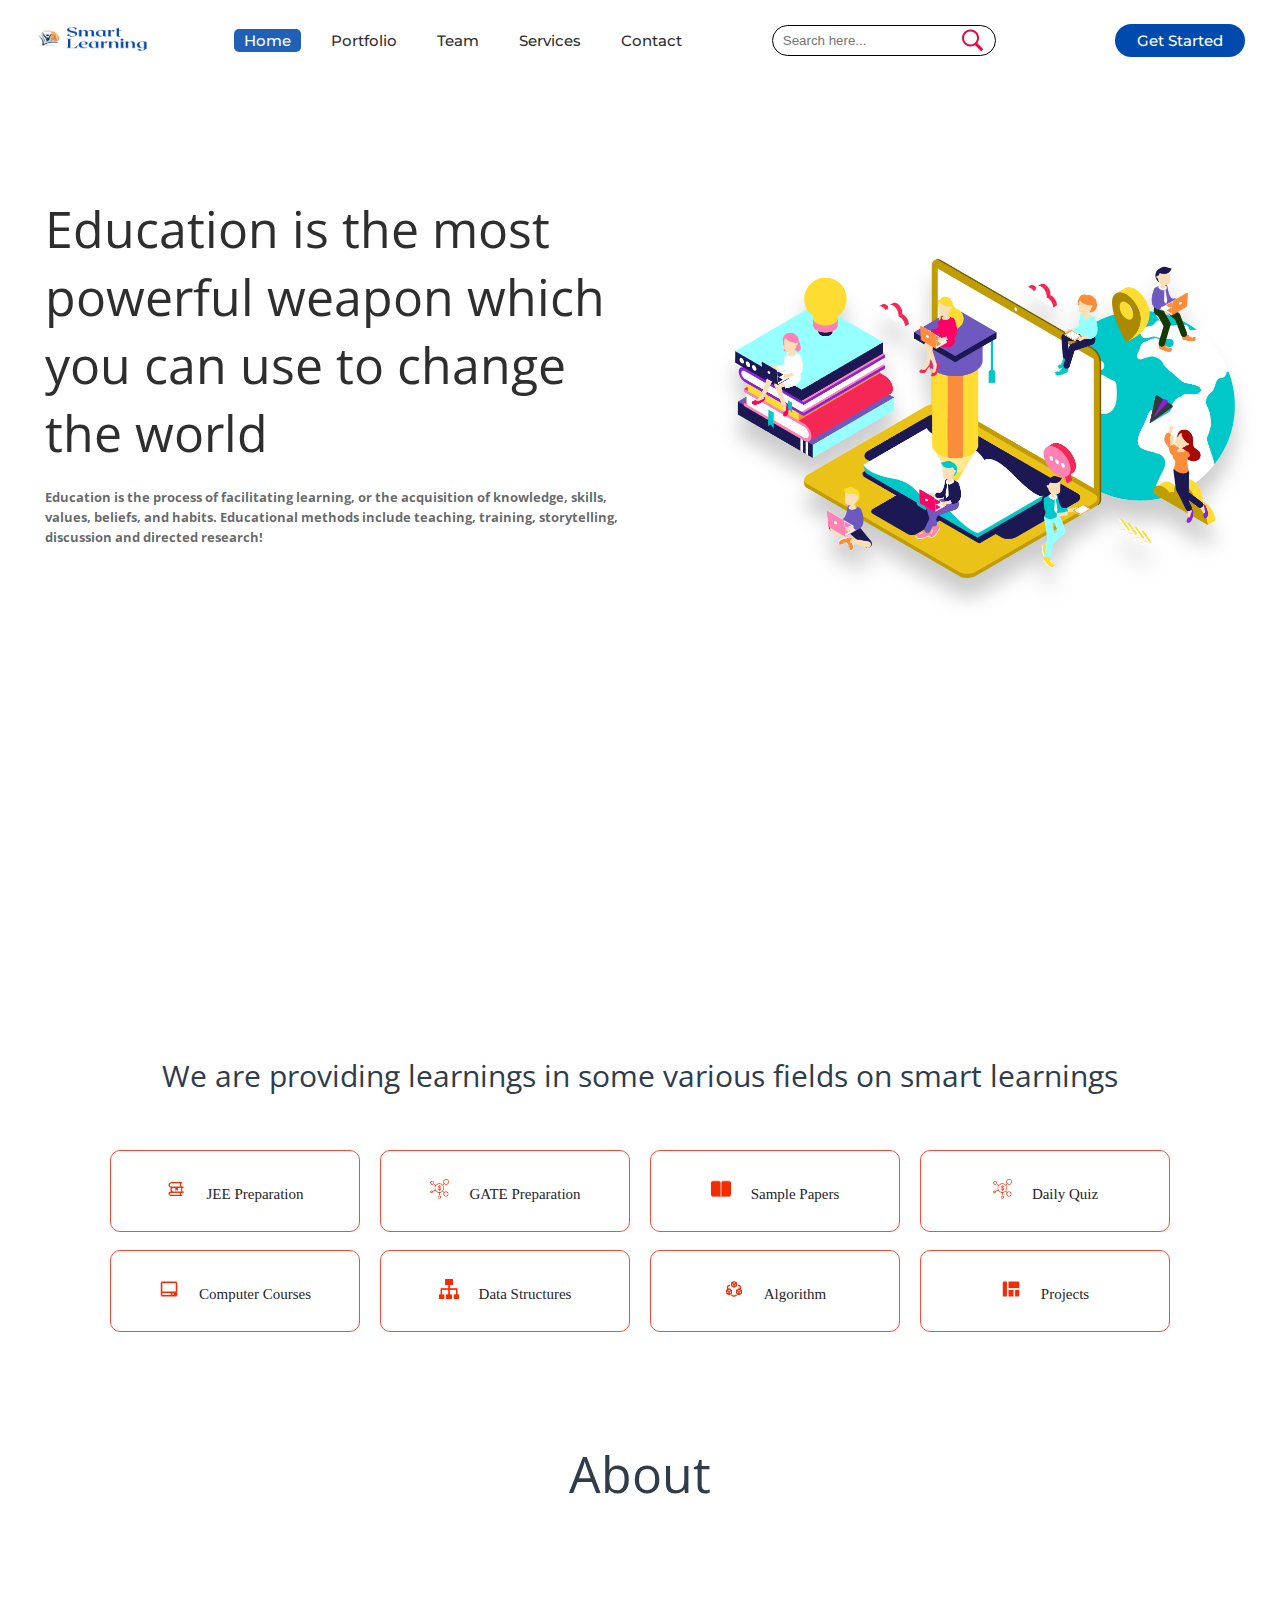
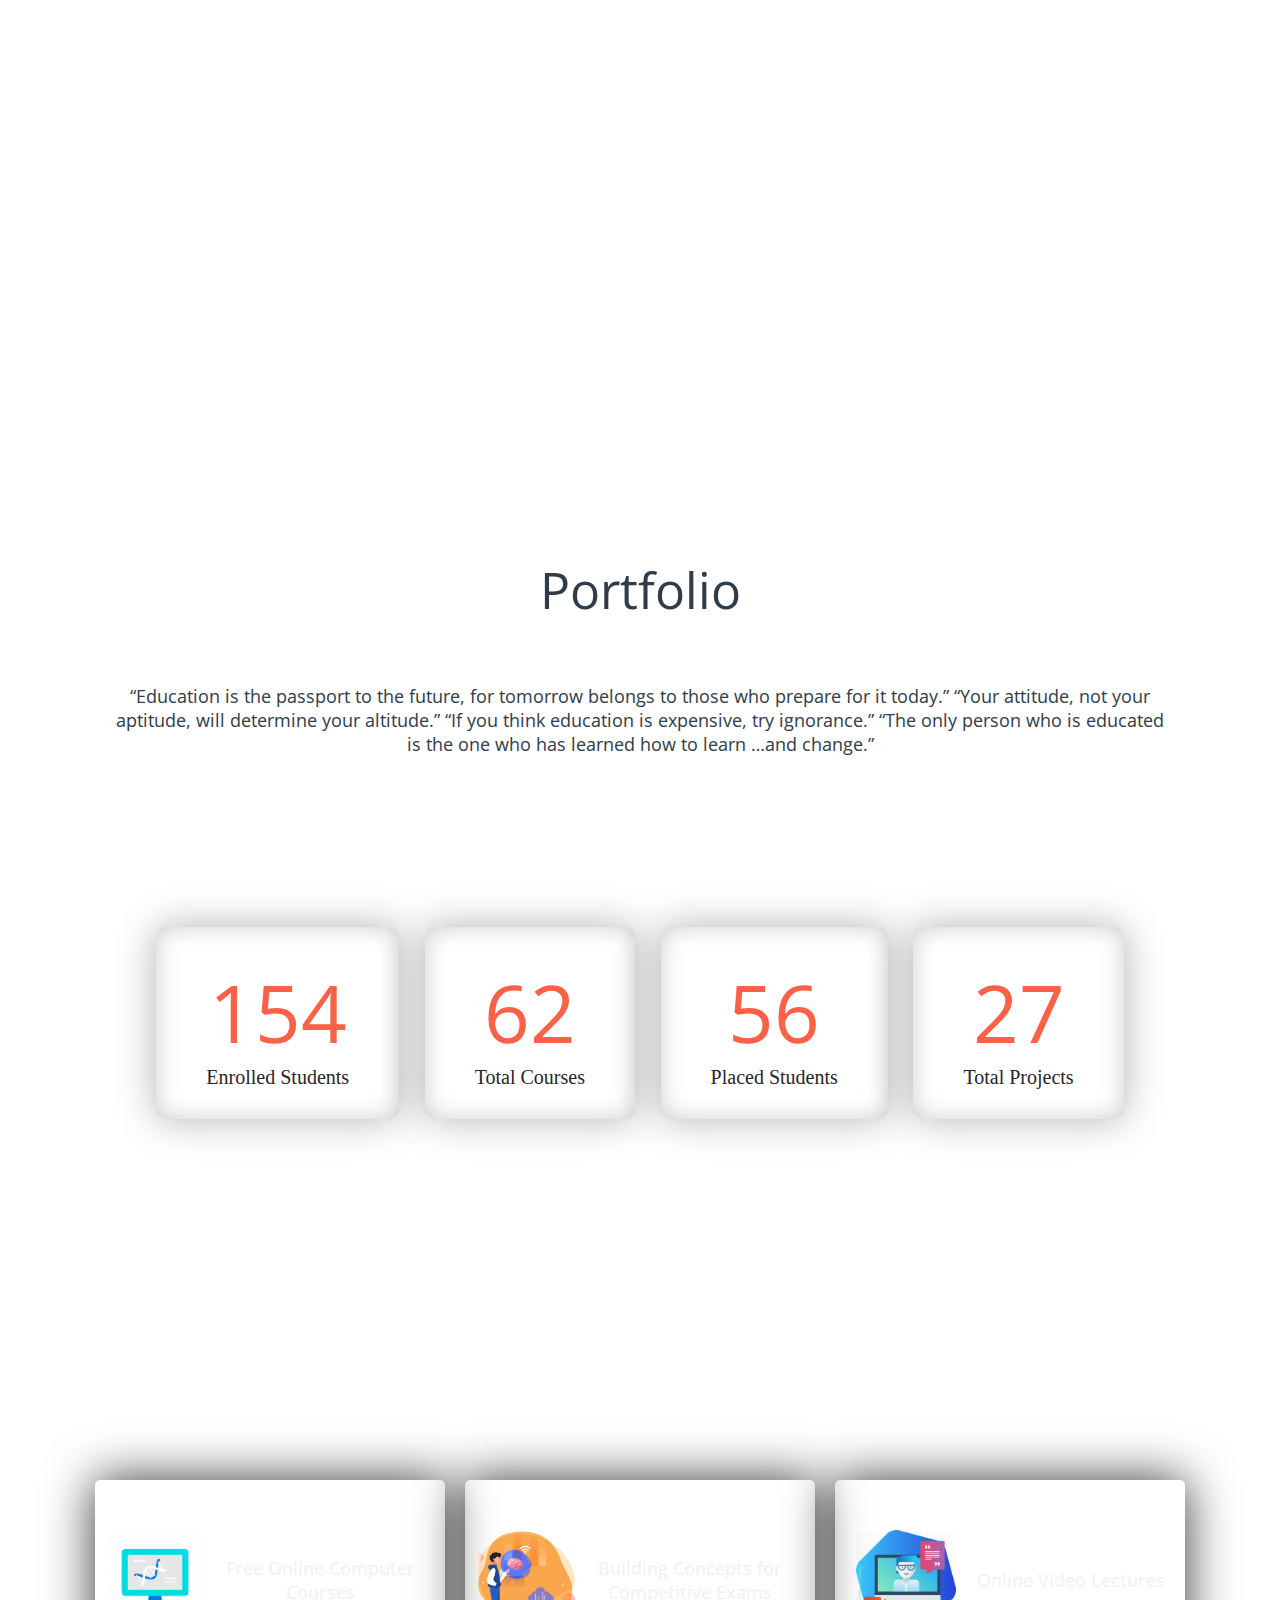
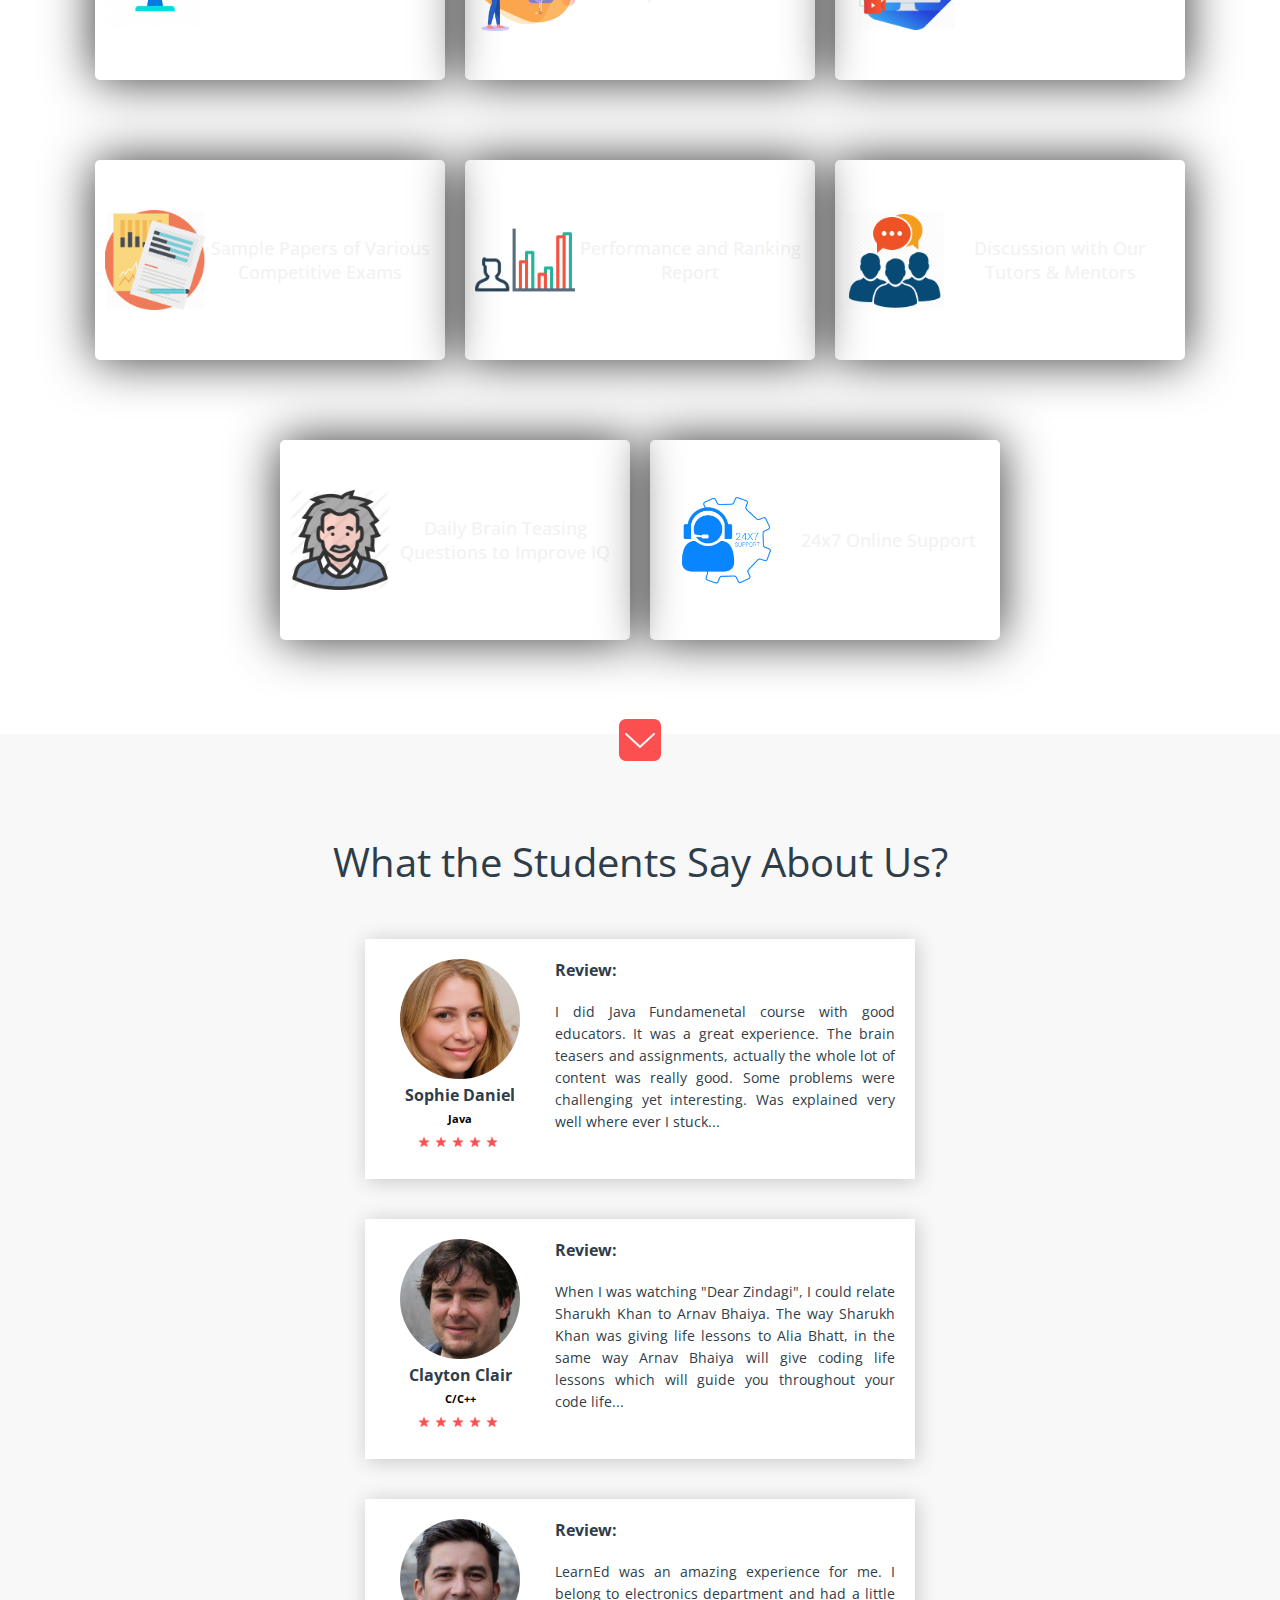
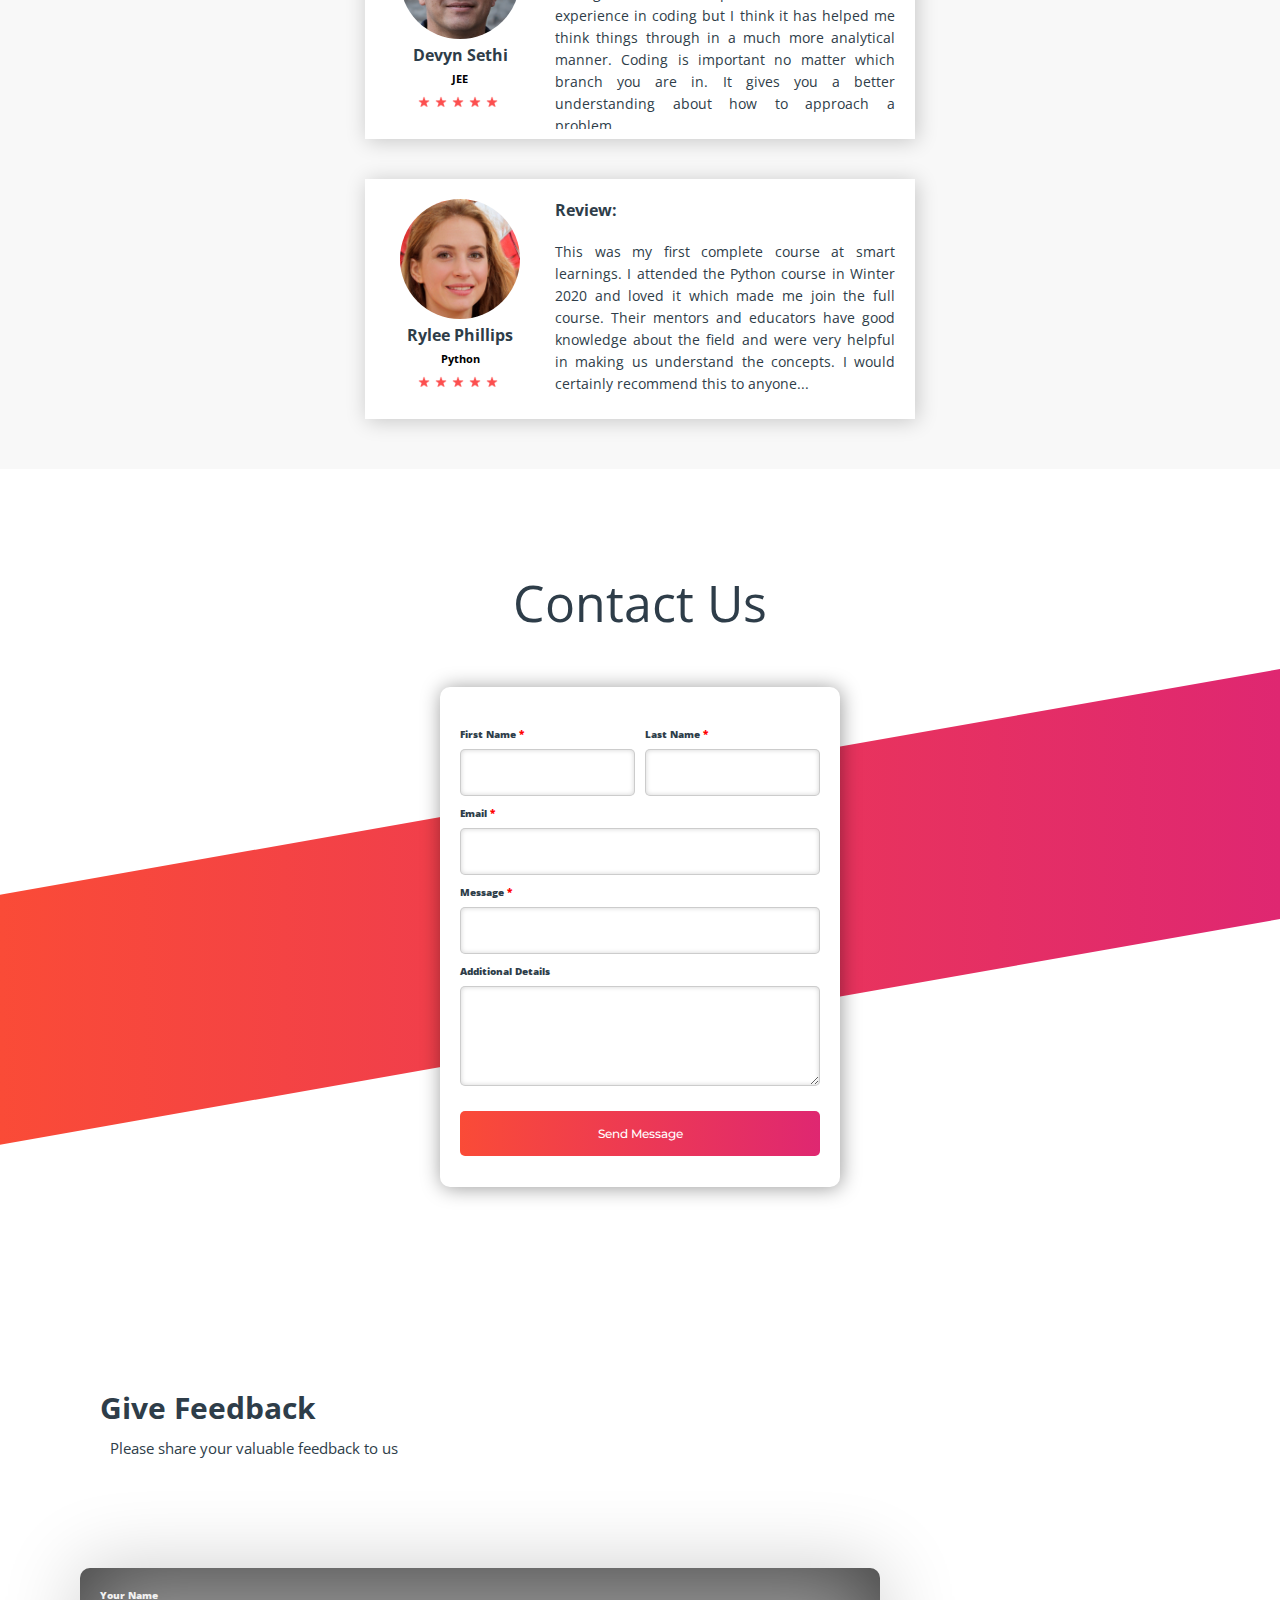
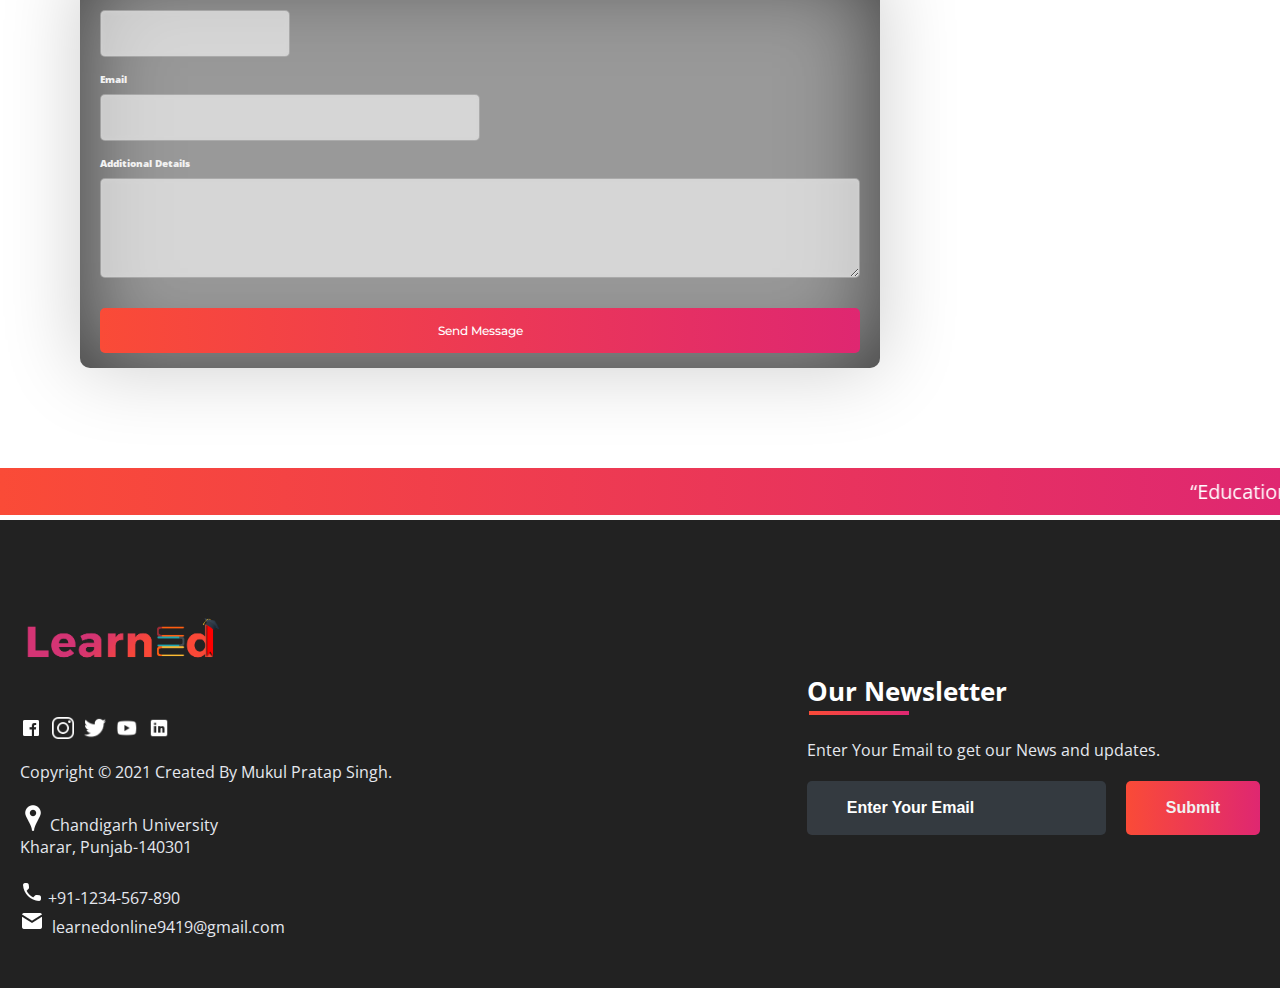
==== commit 0724f2c5: "google authentication integrated" ====
--- a/index.html
+++ b/index.html
@@ -33,7 +33,7 @@
 				<li><a href="#contactus_section">Contact</a></li>
 			</ul>
 			<div class="srch"><input type="text" class="search" placeholder="Search here..."><img src="images/icon/search.png" alt="search" onclick=slide()></div>
-			<a class="get-started" href="login.html">Get Started</a>
+			<a id="get-start" class="get-started" href="login.html">Get Started</a>
 			<img src="images/icon/menu.png" class="menu" onclick="sideMenu(0)" alt="menu">
 		</nav>
 		<div class="head-container">
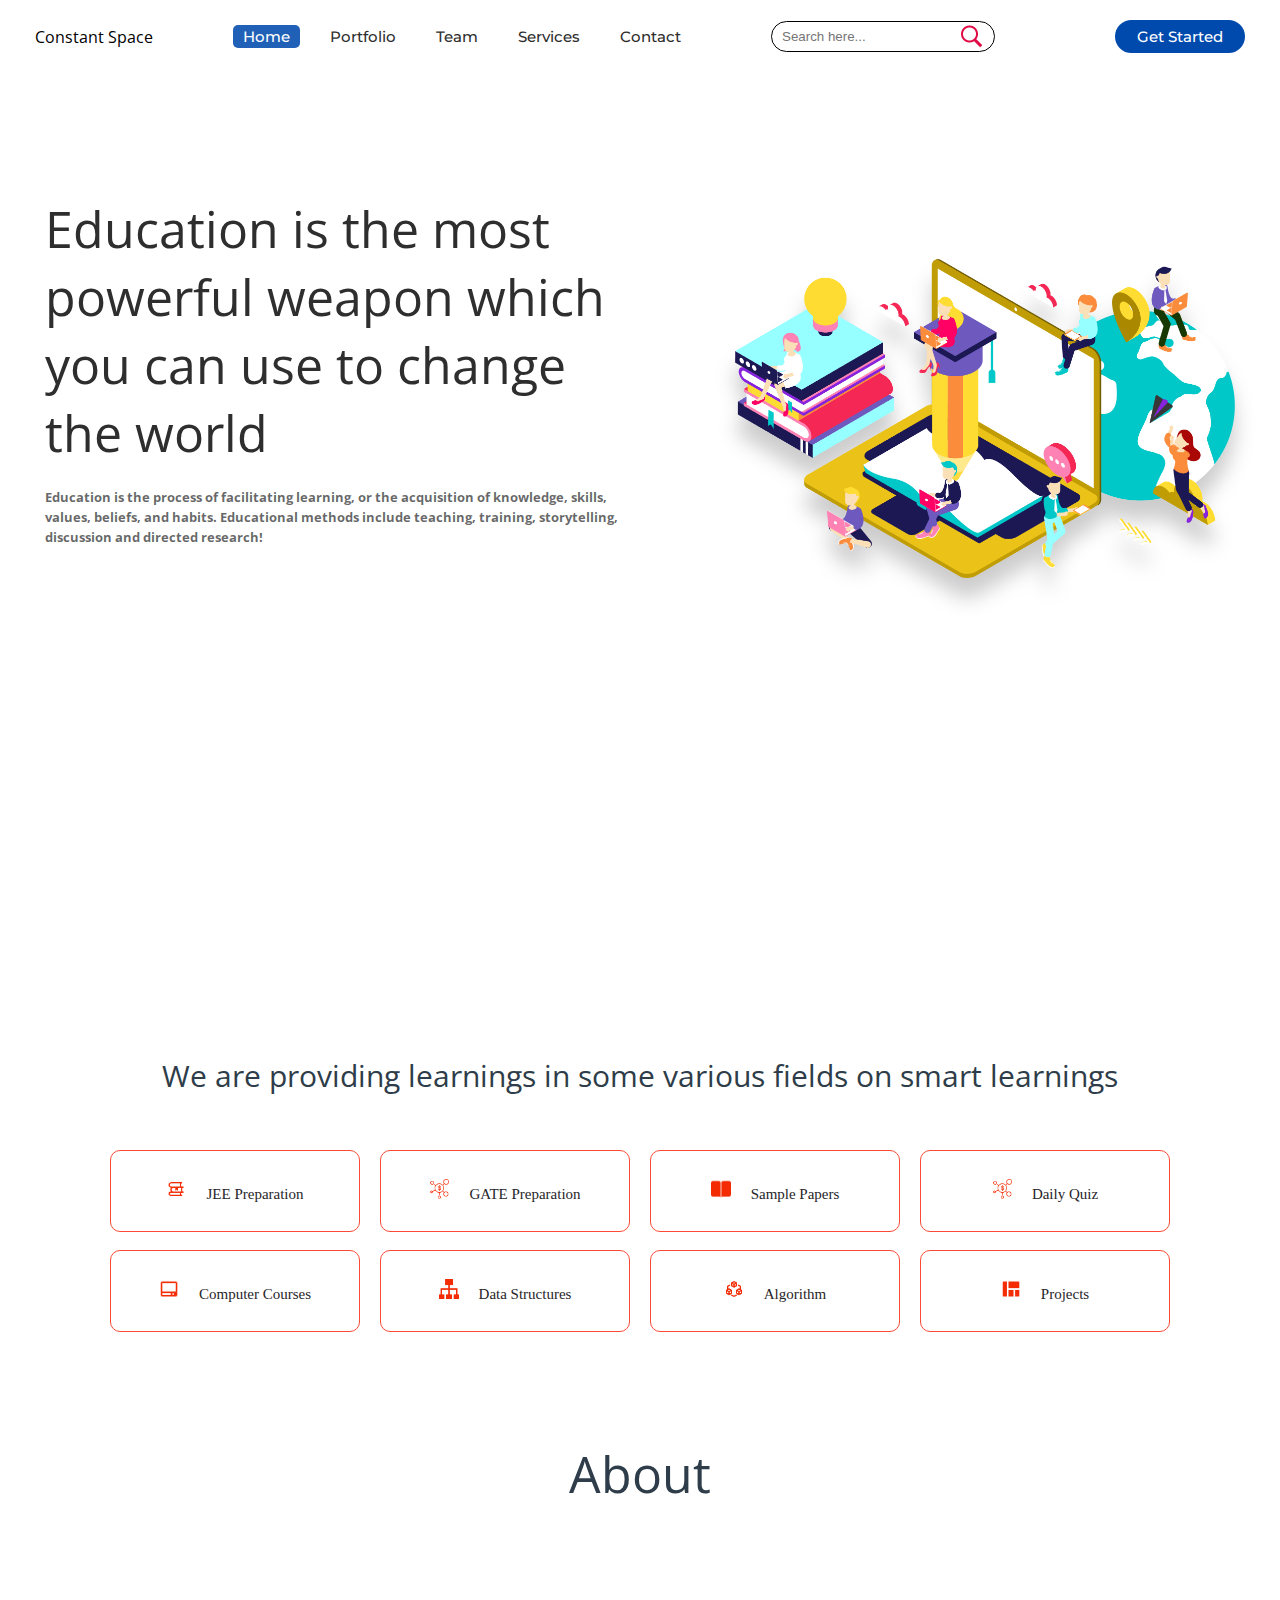
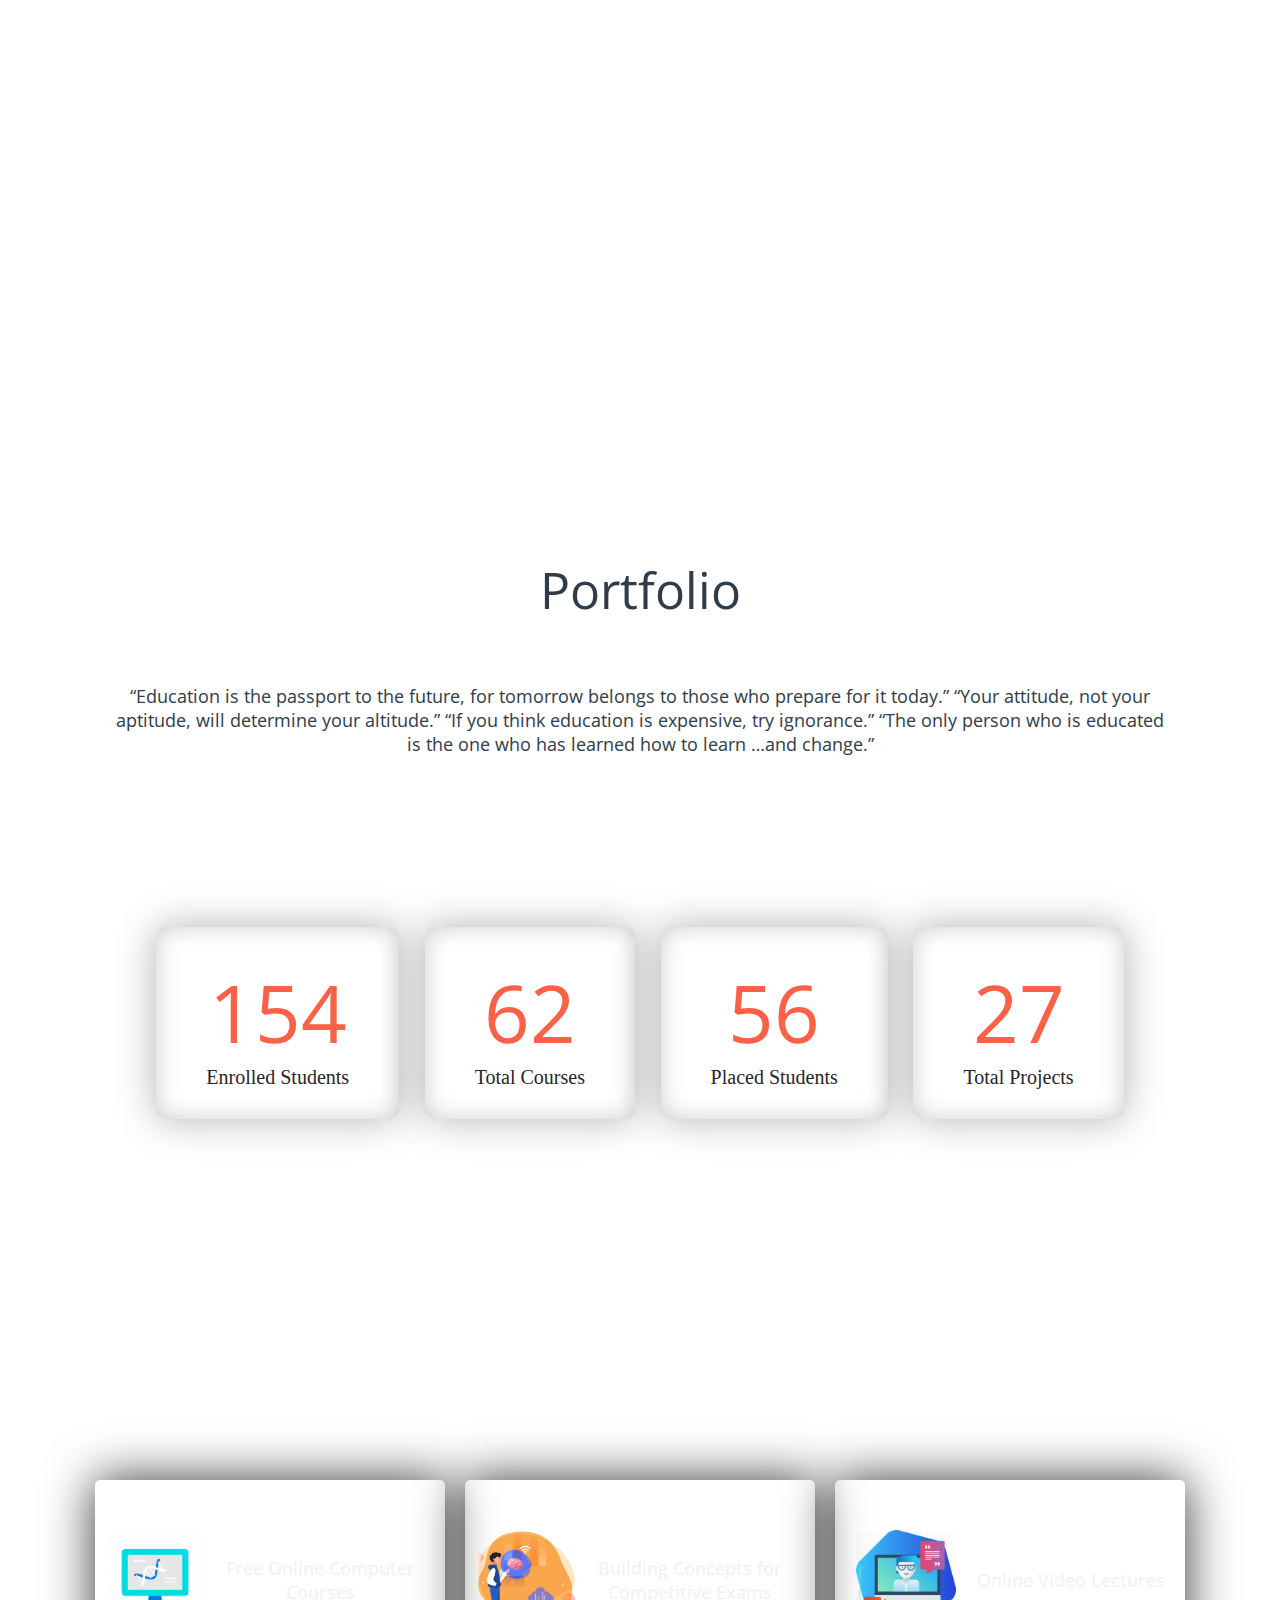
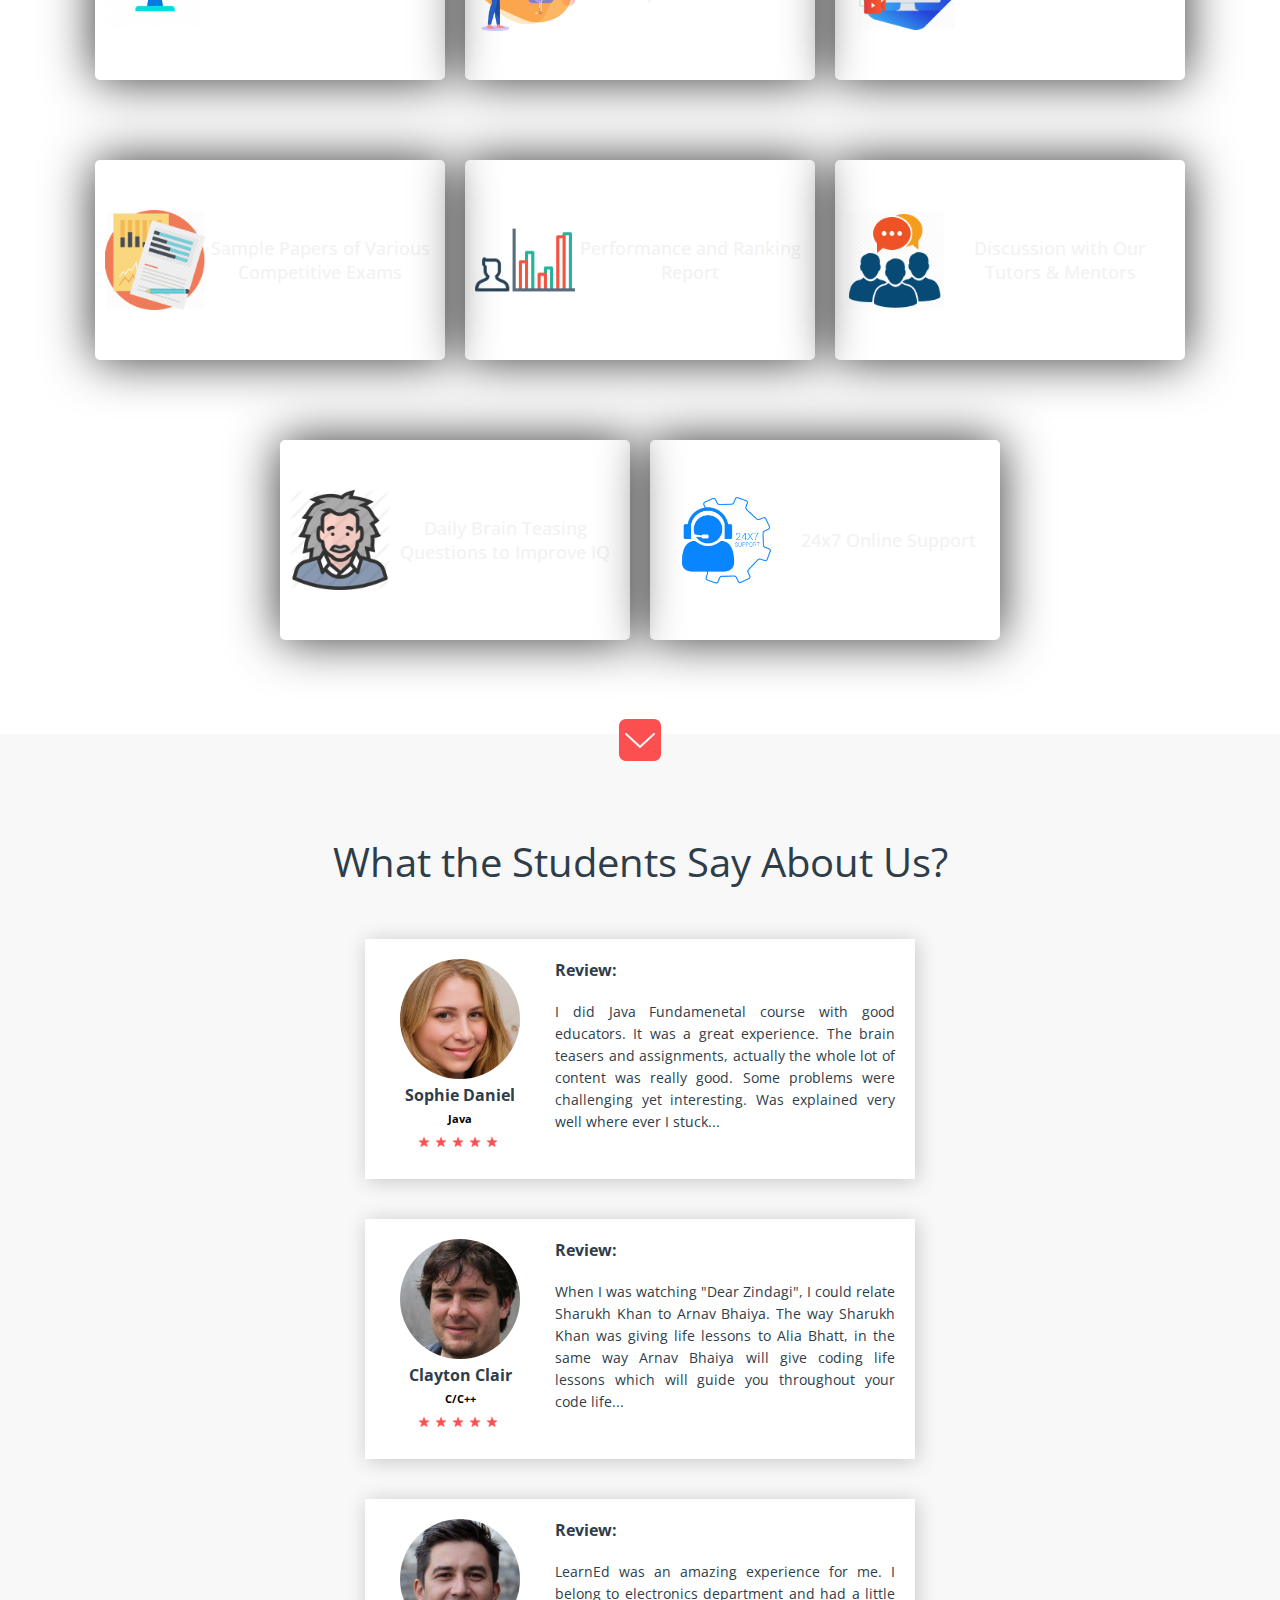
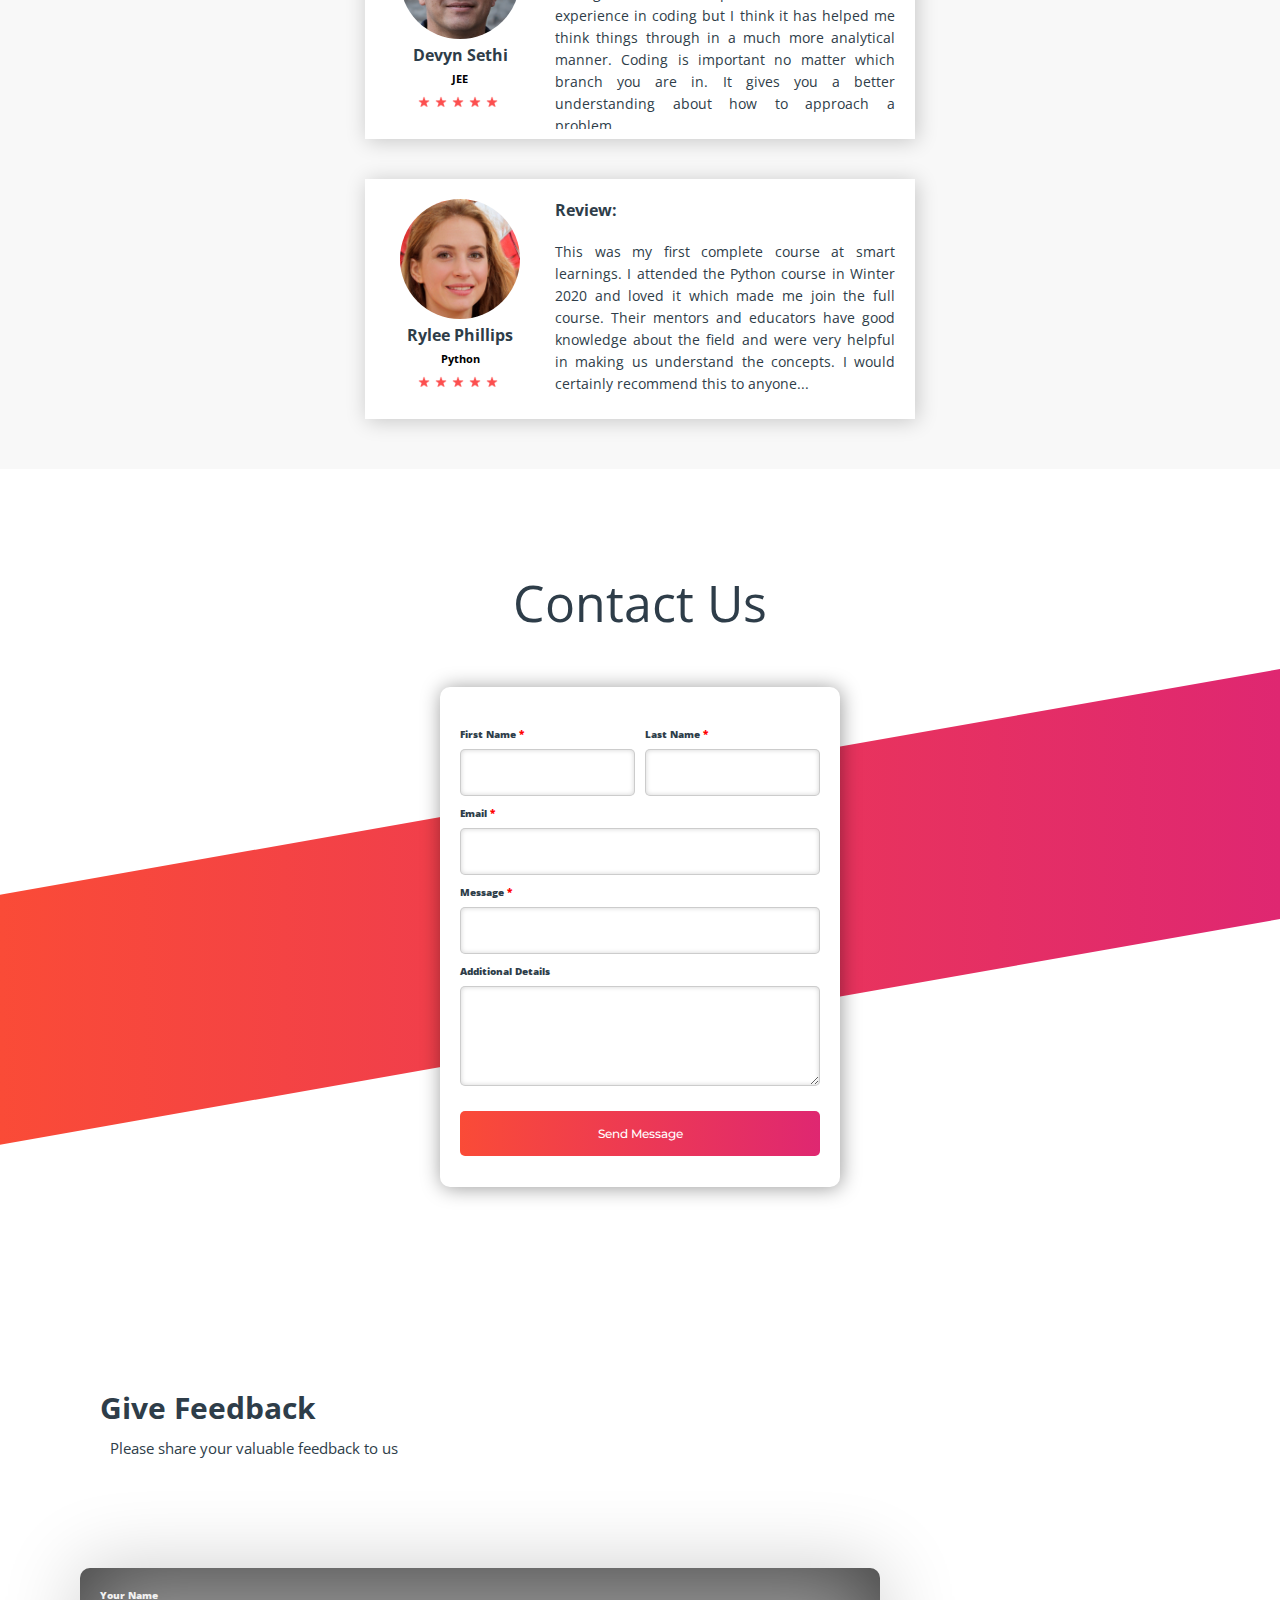
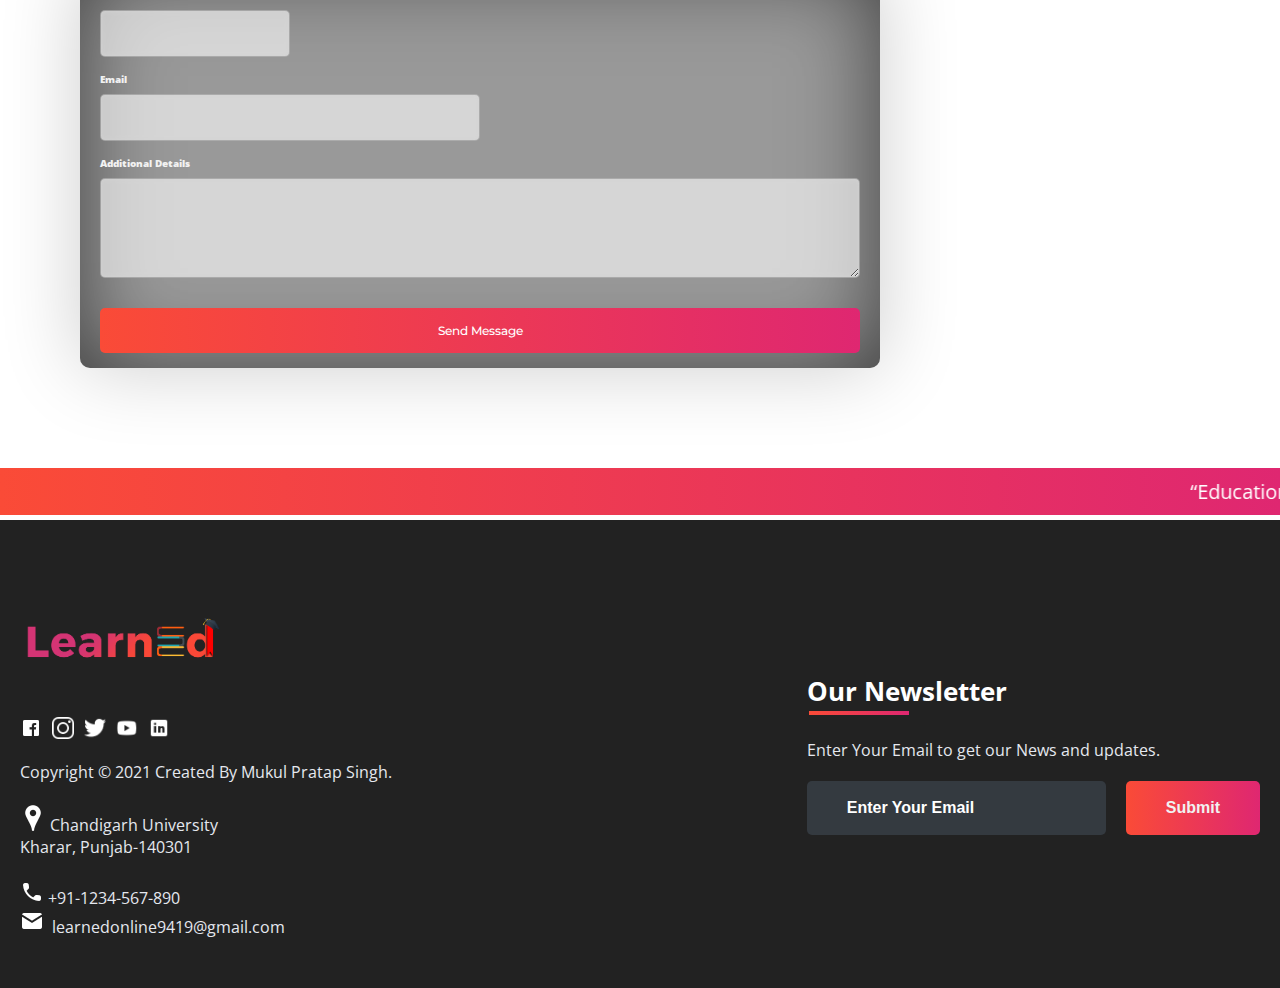
==== commit 12fcbb9c: "changes made" ====
--- a/index.html
+++ b/index.html
@@ -24,7 +24,9 @@
 <!-- Navigation Bar -->
 	<header id="header">
 		<nav>
-			<div class="logo"><img src="images/icon/logo1.png" alt="logo"></div>
+			<div class="logo">
+				<p id="logoo">Constant Space</p>
+			</div>
 			<ul>
 				<li><a class="active" href="">Home</a></li>
 				<li><a href="#portfolio_section">Portfolio</a></li>
